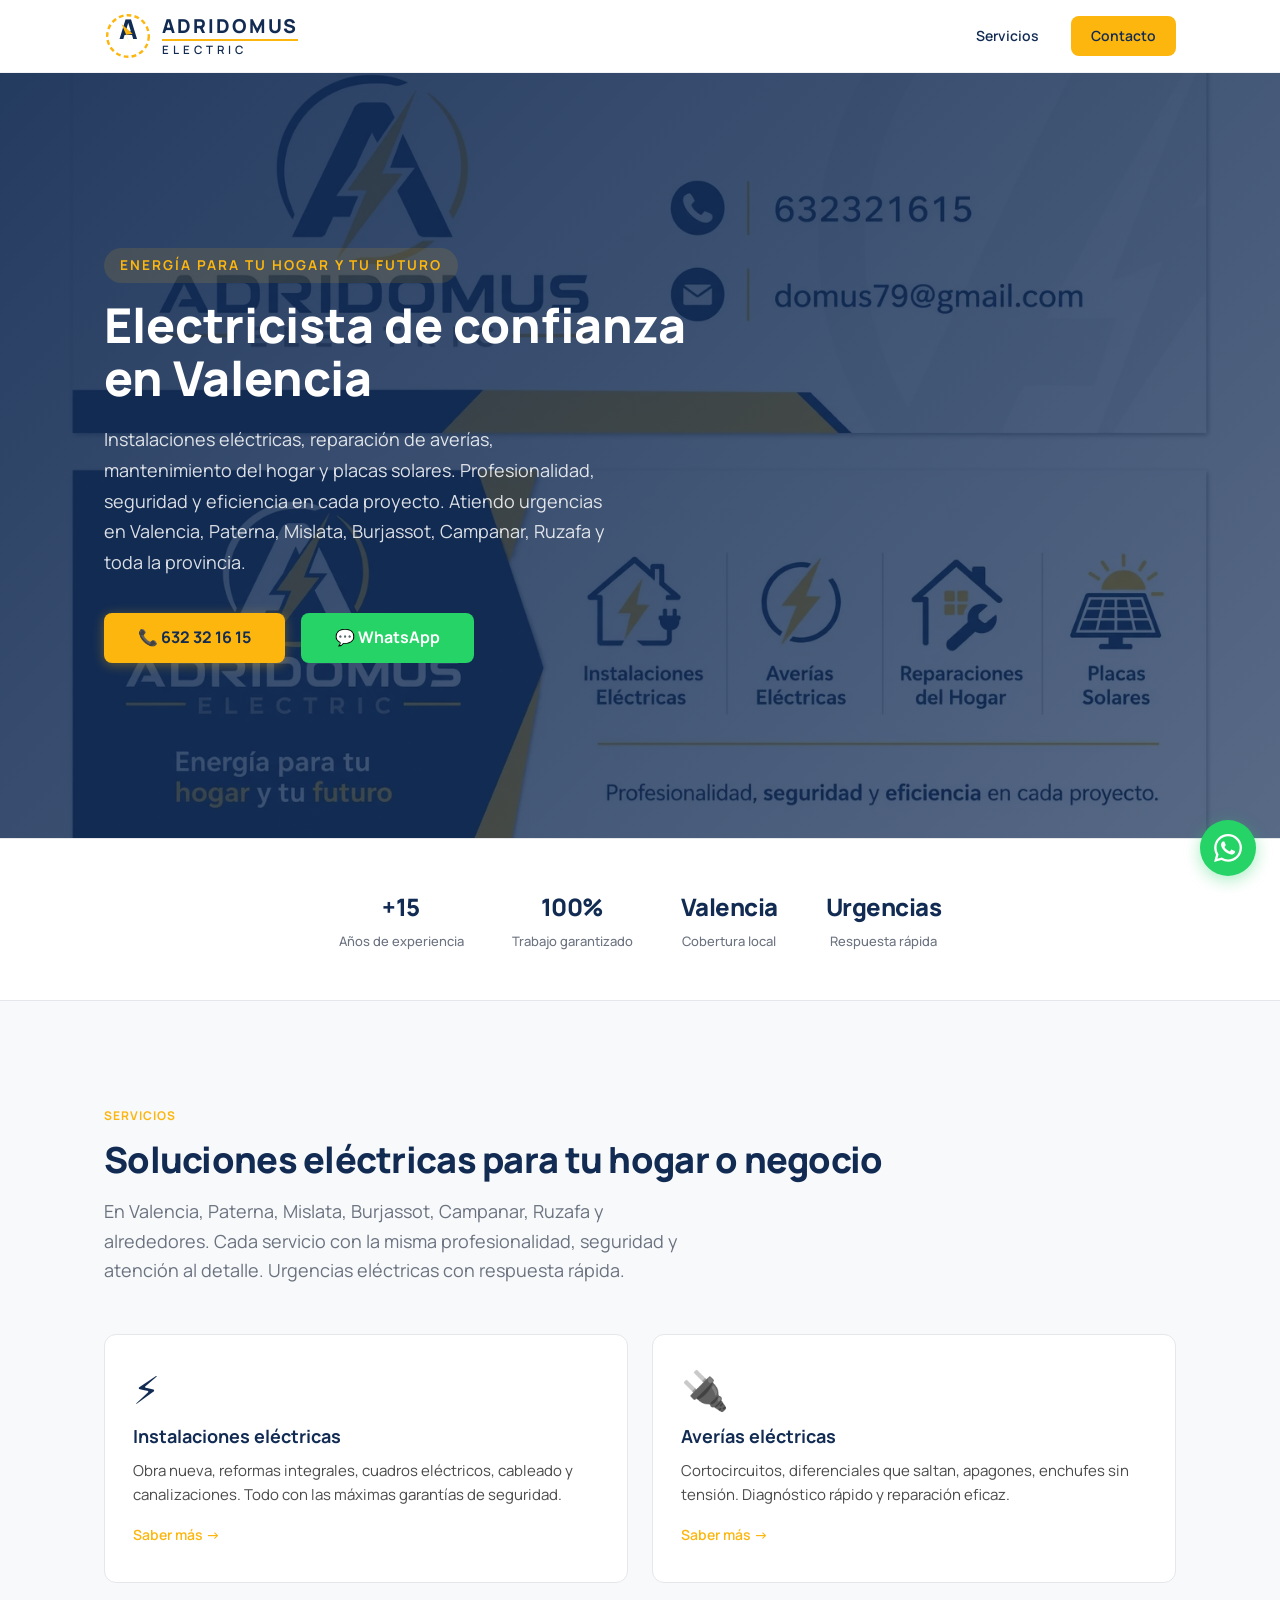
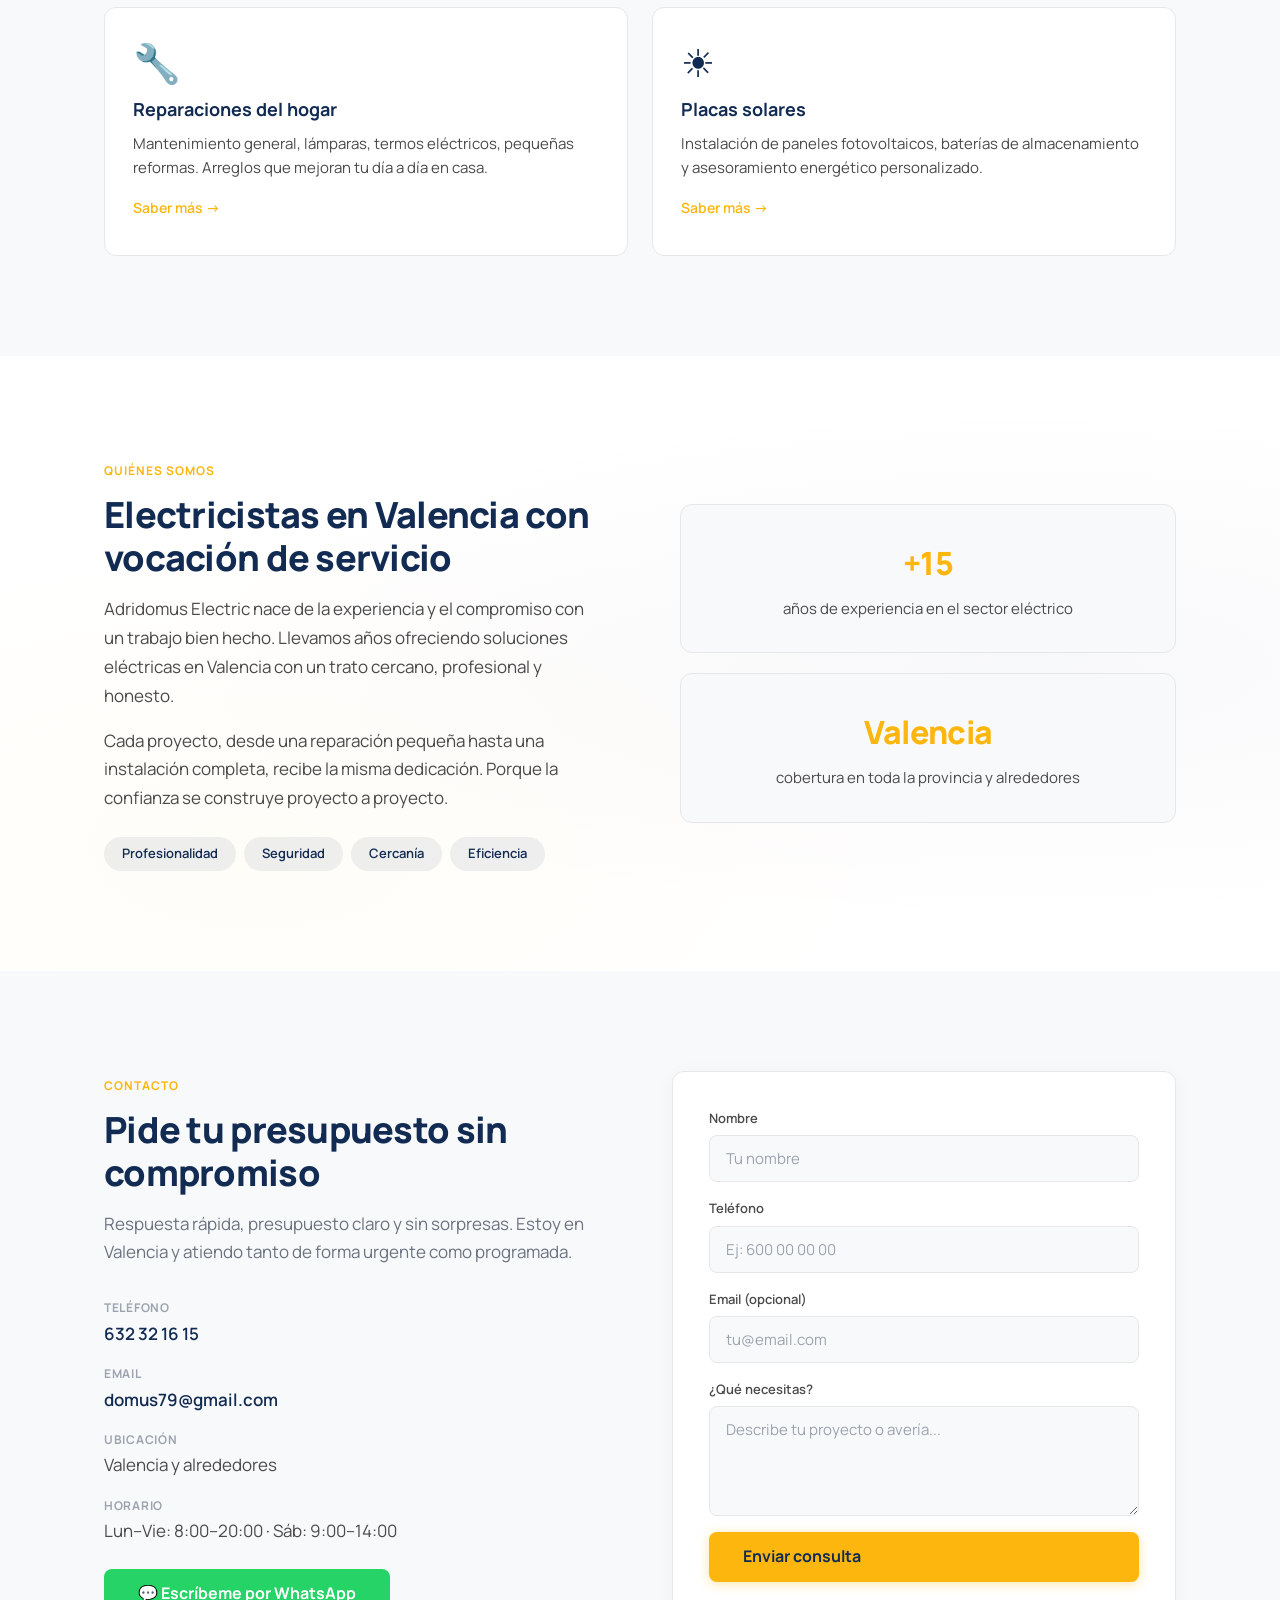
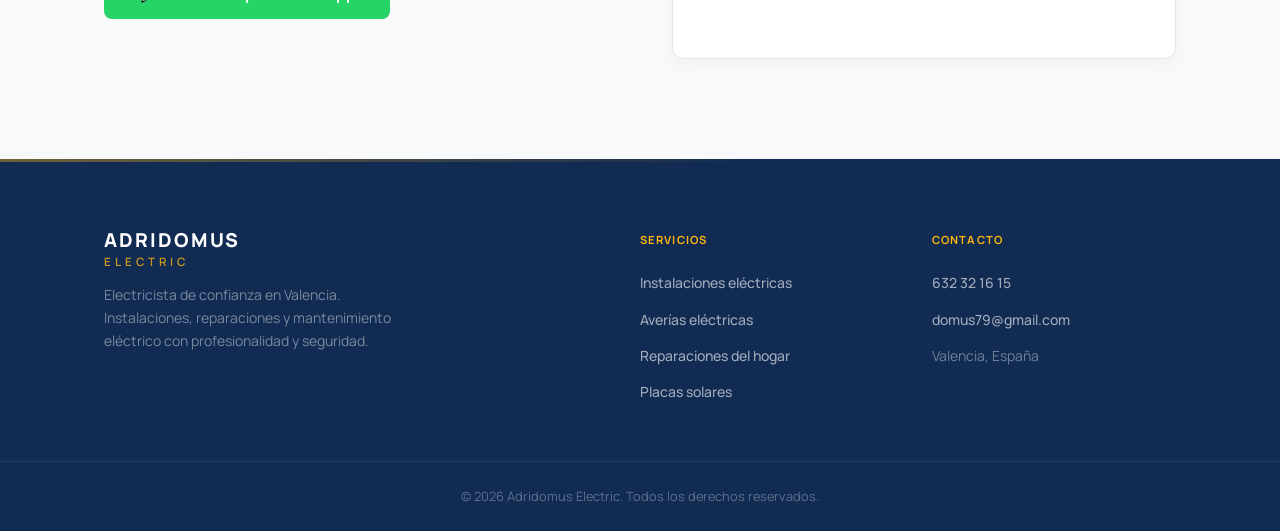
==== index.html @ b21e89ab "Primer commit: landing page Adridomus Electric" ====
<!DOCTYPE html>
<html lang="es">
<head>
  <meta charset="UTF-8">
  <meta name="viewport" content="width=device-width, initial-scale=1.0">
  <title>Adridomus Electric | Electricista en Valencia — Instalaciones y reparaciones eléctricas</title>
  <meta name="description" content="Electricista de confianza en Valencia y alrededores. Instalaciones eléctricas, reparación de averías, mantenimiento del hogar y placas solares. Presupuesto sin compromiso.">
  <meta name="theme-color" content="#122B53">
  <link rel="canonical" href="https://adridomuselectric.com">

  <link rel="icon" href="data:image/svg+xml,<svg xmlns='http://www.w3.org/2000/svg' viewBox='0 0 60 60'><circle cx='30' cy='30' r='26' fill='%23122B53'/><text x='30' y='34' text-anchor='middle' font-size='34' font-weight='900' fill='%23FCB60E' font-family='Manrope'>A</text></svg>">

  <meta property="og:title" content="Adridomus Electric | Electricista de confianza en Valencia">
  <meta property="og:description" content="Instalaciones eléctricas, reparación de averías, mantenimiento del hogar y placas solares en Valencia. Presupuesto sin compromiso.">
  <meta property="og:url" content="https://adridomuselectric.com">
  <meta property="og:type" content="website">
  <meta property="og:locale" content="es_ES">
  <meta property="og:image" content="https://adridomuselectric.com/img/optimized/banner.jpg">
  <meta property="og:image:width" content="1536">
  <meta property="og:image:height" content="1024">

  <meta name="twitter:card" content="summary_large_image">
  <meta name="twitter:title" content="Adridomus Electric | Electricista de confianza en Valencia">
  <meta name="twitter:description" content="Instalaciones eléctricas, reparación de averías, mantenimiento del hogar y placas solares en Valencia.">

  <link rel="preload" as="image" href="img/optimized/banner.webp" type="image/webp" fetchpriority="high">
  <link rel="preconnect" href="https://fonts.googleapis.com">
  <link rel="preconnect" href="https://fonts.gstatic.com" crossorigin>

  <style>
    *{margin:0;padding:0;box-sizing:border-box}html{scroll-behavior:smooth;scroll-padding-top:80px}body{font-family:'Manrope',sans-serif;color:#122B53;line-height:1.65;-webkit-font-smoothing:antialiased}.container{width:100%;max-width:1120px;margin:0 auto;padding:0 24px}.header{position:sticky;top:0;z-index:100;background:rgba(255,255,255,.96);backdrop-filter:blur(8px);border-bottom:1px solid rgba(18,43,83,.06)}.header .container{display:flex;justify-content:space-between;align-items:center;height:72px}.logo{display:flex;align-items:center;gap:10px;text-decoration:none}.logo-svg{flex-shrink:0}.logo-texto{display:flex;flex-direction:column;gap:1px}.logo-adridomus{font-size:1.2rem;font-weight:900;letter-spacing:2px;color:#122B53;line-height:1}.logo-linea{display:block;width:100%;height:2px;background:#FCB60E;margin:2px 0}.logo-electric{font-size:.72rem;font-weight:600;letter-spacing:4px;color:#122B53;line-height:1}.nav{display:flex;gap:32px;align-items:center}.nav a{text-decoration:none;color:#122B53;font-weight:600;font-size:.875rem;transition:color .2s}.nav a:hover{color:#FCB60E}.nav-cta{background:#FCB60E;color:#122B53!important;padding:8px 20px;border-radius:8px;font-size:.8125rem;font-weight:700}.nav-cta:hover{background:#e0a40c}.hero{position:relative;min-height:85vh;display:flex;align-items:center;overflow:hidden}.hero picture{position:absolute;inset:0;z-index:0}.hero picture img{width:100%;height:100%;object-fit:cover;display:block}.hero-overlay{position:absolute;inset:0;z-index:1;background:linear-gradient(135deg,rgba(18,43,83,.92) 0%,rgba(18,43,83,.7) 100%)}.hero .container{position:relative;z-index:2}.hero-content{max-width:640px}.hero-slogan{display:inline-block;font-size:.85rem;font-weight:700;color:#FCB60E;letter-spacing:2px;text-transform:uppercase;margin-bottom:16px;background:rgba(252,182,14,.12);padding:6px 16px;border-radius:20px}.hero h1{font-size:3rem;font-weight:900;color:#fff;line-height:1.1;margin-bottom:20px}.hero p{font-size:1.125rem;color:rgba(255,255,255,.85);max-width:520px;margin-bottom:36px;line-height:1.7}.hero-actions{display:flex;gap:16px;flex-wrap:wrap}.btn{display:inline-flex;align-items:center;padding:15px 34px;border-radius:8px;font-weight:700;font-size:1rem;text-decoration:none;border:none;cursor:pointer;transition:all .25s;font-family:inherit;line-height:1.2}.btn-primary{background:#FCB60E;color:#122B53;box-shadow:0 2px 12px rgba(252,182,14,.35)}.btn-primary:hover{background:#e0a40c;transform:translateY(-2px);box-shadow:0 8px 24px rgba(252,182,14,.45)}.btn-whatsapp{background:#25D366;color:#fff}.btn-whatsapp:hover{background:#1ebe5a;transform:translateY(-2px)}.menu-toggle{display:none;flex-direction:column;gap:5px;background:none;border:none;cursor:pointer;padding:4px;z-index:110}.menu-toggle span{display:block;width:24px;height:2px;background:#122B53;border-radius:2px;transition:all .3s}.menu-toggle.active span:nth-child(1){transform:translateY(7px) rotate(45deg)}.menu-toggle.active span:nth-child(2){opacity:0}.menu-toggle.active span:nth-child(3){transform:translateY(-7px) rotate(-45deg)}
  </style>
  <link rel="preload" as="style" href="style.css">
  <link rel="stylesheet" href="style.css" media="print" onload="this.media='all'">
  <noscript><link rel="stylesheet" href="style.css"></noscript>

  <link href="https://fonts.googleapis.com/css2?family=Manrope:wght@400;500;600;700;800;900&display=swap" rel="stylesheet">

  <script type="application/ld+json">
  {
    "@context": "https://schema.org",
    "@type": "LocalBusiness",
    "name": "Adridomus Electric",
    "description": "Servicios de electricidad en Valencia: instalaciones, reparaciones, mantenimiento del hogar y placas solares. Profesionalidad, seguridad y eficiencia.",
    "url": "https://adridomuselectric.com",
    "telephone": "+34632321615",
    "email": "domus79@gmail.com",
    "image": "https://adridomuselectric.com/img/optimized/banner.jpg",
    "priceRange": "€€",
    "foundingDate": "2026",
    "address": {
      "@type": "PostalAddress",
      "addressLocality": "Valencia",
      "addressRegion": "Comunidad Valenciana",
      "addressCountry": "ES"
    },
    "areaServed": [
      { "@type": "City", "name": "Valencia" },
      { "@type": "State", "name": "Comunidad Valenciana" }
    ],
    "openingHoursSpecification": [
      { "@type": "OpeningHoursSpecification", "dayOfWeek": ["Monday","Tuesday","Wednesday","Thursday","Friday"], "opens": "08:00", "closes": "20:00" },
      { "@type": "OpeningHoursSpecification", "dayOfWeek": "Saturday", "opens": "09:00", "closes": "14:00" }
    ],
    "contactPoint": [
      { "@type": "ContactPoint", "telephone": "+34632321615", "contactType": "customer service", "availableLanguage": ["Español"] }
    ],
    "hasOfferCatalog": {
      "@type": "OfferCatalog",
      "name": "Servicios eléctricos",
      "itemListElement": [
        {
          "@type": "Offer",
          "itemOffered": {
            "@type": "Service",
            "name": "Instalaciones eléctricas",
            "description": "Obra nueva, reformas, cuadros eléctricos, cableado y canalizaciones.",
            "url": "https://adridomuselectric.com/servicios/instalaciones-electricas/"
          }
        },
        {
          "@type": "Offer",
          "itemOffered": {
            "@type": "Service",
            "name": "Reparación de averías eléctricas",
            "description": "Cortocircuitos, diferenciales que saltan, apagones, enchufes sin tensión.",
            "url": "https://adridomuselectric.com/servicios/averias-electricas/"
          }
        },
        {
          "@type": "Offer",
          "itemOffered": {
            "@type": "Service",
            "name": "Mantenimiento y reparaciones del hogar",
            "description": "Mantenimiento general, lámparas, termos eléctricos y pequeñas reformas.",
            "url": "https://adridomuselectric.com/servicios/reparaciones-hogar/"
          }
        },
        {
          "@type": "Offer",
          "itemOffered": {
            "@type": "Service",
            "name": "Instalación de placas solares",
            "description": "Paneles fotovoltaicos, baterías y asesoramiento energético.",
            "url": "https://adridomuselectric.com/servicios/placas-solares/"
          }
        }
      ]
    }
  }
  </script>
</head>
<body>

  <a href="#main-content" class="skip-link">Saltar al contenido principal</a>

  <header class="header" role="banner">
    <div class="container">
      <a href="/" class="logo" aria-label="Adridomus Electric — Ir al inicio">
        <svg class="logo-svg" viewBox="0 0 60 60" width="48" height="48" aria-hidden="true" focusable="false">
          <circle cx="30" cy="30" r="26" fill="none" stroke="#FCB60E" stroke-width="3" stroke-dasharray="6 4"/>
          <text x="30" y="34" text-anchor="middle" font-size="34" font-weight="900" fill="#122B53" font-family="Manrope">A</text>
          <polygon points="24,14 36,28 28,28 32,44" fill="#FCB60E" transform="rotate(-8,30,29)"/>
        </svg>
        <div class="logo-texto">
          <span class="logo-adridomus">ADRIDOMUS</span>
          <span class="logo-linea" aria-hidden="true"></span>
          <span class="logo-electric">ELECTRIC</span>
        </div>
      </a>
      <nav class="nav" id="nav" role="navigation" aria-label="Navegación principal">
        <a href="/#servicios">Servicios</a>
        <a href="/#contacto" class="nav-cta">Contacto</a>
      </nav>
      <button class="menu-toggle" id="menuToggle" aria-label="Abrir menú" aria-expanded="false">
        <span></span><span></span><span></span>
      </button>
    </div>
  </header>

  <main id="main-content">
    <section class="hero" aria-labelledby="hero-title">
      <picture>
        <source type="image/webp" srcset="
          img/optimized/banner@400w.webp 400w,
          img/optimized/banner@800w.webp 800w,
          img/optimized/banner@1.2x.webp 1200w,
          img/optimized/banner.webp 1536w
        " sizes="(max-width: 480px) 400px, (max-width: 768px) 800px, (max-width: 1200px) 1200px, 1536px">
        <source type="image/jpeg" srcset="
          img/optimized/banner@400w.jpg 400w,
          img/optimized/banner@800w.jpg 800w,
          img/optimized/banner@1.2x.jpg 1200w,
          img/optimized/banner.jpg 1536w
        " sizes="(max-width: 480px) 400px, (max-width: 768px) 800px, (max-width: 1200px) 1200px, 1536px">
        <img src="img/optimized/banner.webp" alt="Electricista trabajando en instalación eléctrica residencial en Valencia" width="1536" height="1024" loading="eager" fetchpriority="high">
      </picture>
      <div class="hero-overlay" aria-hidden="true"></div>
      <div class="container">
        <div class="hero-content">
          <span class="hero-slogan">Energía para tu hogar y tu futuro</span>
          <h1 id="hero-title">Electricista de confianza en Valencia</h1>
          <p>Instalaciones eléctricas, reparación de averías, mantenimiento del hogar y placas solares. Profesionalidad, seguridad y eficiencia en cada proyecto. Atiendo urgencias en Valencia, Paterna, Mislata, Burjassot, Campanar, Ruzafa y toda la provincia.</p>
          <div class="hero-actions">
            <a href="tel:+34632321615" class="btn btn-primary" aria-label="Llamar al 632 32 16 15">📞 632 32 16 15</a>
            <a href="https://wa.me/34632321615" target="_blank" rel="noopener noreferrer" class="btn btn-whatsapp" aria-label="Abrir WhatsApp">💬 WhatsApp</a>
          </div>
        </div>
      </div>
    </section>

    <section class="trusted" aria-label="Confianza">
      <div class="container">
        <div class="trusted-grid">
          <div class="trusted-item">
            <span class="trusted-number">+15</span>
            <span class="trusted-text">Años de experiencia</span>
          </div>
          <div class="trusted-item">
            <span class="trusted-number">100%</span>
            <span class="trusted-text">Trabajo garantizado</span>
          </div>
          <div class="trusted-item">
            <span class="trusted-number">Valencia</span>
            <span class="trusted-text">Cobertura local</span>
          </div>
          <div class="trusted-item">
            <span class="trusted-number">Urgencias</span>
            <span class="trusted-text">Respuesta rápida</span>
          </div>
        </div>
      </div>
    </section>

    <section class="services" id="servicios" aria-labelledby="services-title">
      <div class="container">
        <div class="section-header">
          <span class="section-tag">Servicios</span>
          <h2 class="section-title" id="services-title">Soluciones eléctricas para tu hogar o negocio</h2>
          <p class="section-desc">En Valencia, Paterna, Mislata, Burjassot, Campanar, Ruzafa y alrededores. Cada servicio con la misma profesionalidad, seguridad y atención al detalle. Urgencias eléctricas con respuesta rápida.</p>
        </div>
        <div class="services-grid">
          <article class="service-card">
            <div class="service-icon" aria-hidden="true">⚡</div>
            <h3 class="service-title">Instalaciones eléctricas</h3>
            <p class="service-desc">Obra nueva, reformas integrales, cuadros eléctricos, cableado y canalizaciones. Todo con las máximas garantías de seguridad.</p>
            <a href="/servicios/instalaciones-electricas/" class="service-link">Saber más →</a>
          </article>
          <article class="service-card">
            <div class="service-icon" aria-hidden="true">🔌</div>
            <h3 class="service-title">Averías eléctricas</h3>
            <p class="service-desc">Cortocircuitos, diferenciales que saltan, apagones, enchufes sin tensión. Diagnóstico rápido y reparación eficaz.</p>
            <a href="/servicios/averias-electricas/" class="service-link">Saber más →</a>
          </article>
          <article class="service-card">
            <div class="service-icon" aria-hidden="true">🔧</div>
            <h3 class="service-title">Reparaciones del hogar</h3>
            <p class="service-desc">Mantenimiento general, lámparas, termos eléctricos, pequeñas reformas. Arreglos que mejoran tu día a día en casa.</p>
            <a href="/servicios/reparaciones-hogar/" class="service-link">Saber más →</a>
          </article>
          <article class="service-card">
            <div class="service-icon" aria-hidden="true">☀️</div>
            <h3 class="service-title">Placas solares</h3>
            <p class="service-desc">Instalación de paneles fotovoltaicos, baterías de almacenamiento y asesoramiento energético personalizado.</p>
            <a href="/servicios/placas-solares/" class="service-link">Saber más →</a>
          </article>
        </div>
      </div>
    </section>

    <section class="about" id="sobre-nosotros" aria-labelledby="about-title">
      <div class="container about-inner">
        <div class="about-content">
          <span class="section-tag">Quiénes somos</span>
          <h2 class="section-title" id="about-title">Electricistas en Valencia con vocación de servicio</h2>
          <p class="about-text">Adridomus Electric nace de la experiencia y el compromiso con un trabajo bien hecho. Llevamos años ofreciendo soluciones eléctricas en Valencia con un trato cercano, profesional y honesto.</p>
          <p class="about-text">Cada proyecto, desde una reparación pequeña hasta una instalación completa, recibe la misma dedicación. Porque la confianza se construye proyecto a proyecto.</p>
          <div class="about-values">
            <span class="value-tag">Profesionalidad</span>
            <span class="value-tag">Seguridad</span>
            <span class="value-tag">Cercanía</span>
            <span class="value-tag">Eficiencia</span>
          </div>
        </div>
        <div class="about-highlight">
          <div class="about-highlight-card">
            <div class="about-highlight-number">+15</div>
            <p class="about-highlight-text">años de experiencia en el sector eléctrico</p>
          </div>
          <div class="about-highlight-card">
            <div class="about-highlight-number">Valencia</div>
            <p class="about-highlight-text">cobertura en toda la provincia y alrededores</p>
          </div>
        </div>
      </div>
    </section>

    <section class="contact" id="contacto" aria-labelledby="contact-title">
      <div class="container contact-inner">
        <div class="contact-info">
          <span class="section-tag">Contacto</span>
          <h2 class="section-title" id="contact-title">Pide tu presupuesto sin compromiso</h2>
          <p class="contact-desc">Respuesta rápida, presupuesto claro y sin sorpresas. Estoy en Valencia y atiendo tanto de forma urgente como programada.</p>
          <div class="contact-details">
            <div class="contact-detail-item">
              <strong>Teléfono</strong>
              <a href="tel:+34632321615">632 32 16 15</a>
            </div>
            <div class="contact-detail-item">
              <strong>Email</strong>
              <a href="mailto:domus79@gmail.com">domus79@gmail.com</a>
            </div>
            <div class="contact-detail-item">
              <strong>Ubicación</strong>
              <span>Valencia y alrededores</span>
            </div>
            <div class="contact-detail-item">
              <strong>Horario</strong>
              <span>Lun–Vie: 8:00–20:00 · Sáb: 9:00–14:00</span>
            </div>
          </div>
          <a href="https://wa.me/34632321615" target="_blank" rel="noopener noreferrer" class="btn btn-whatsapp">💬 Escríbeme por WhatsApp</a>
        </div>
        <form class="contact-form" id="contact-form" novalidate aria-label="Formulario de contacto">
          <div class="form-group">
            <label for="nombre">Nombre</label>
            <input type="text" id="nombre" name="nombre" placeholder="Tu nombre" required autocomplete="name">
          </div>
          <div class="form-group">
            <label for="telefono">Teléfono</label>
            <input type="tel" id="telefono" name="telefono" placeholder="Ej: 600 00 00 00" required autocomplete="tel">
          </div>
          <div class="form-group">
            <label for="email">Email (opcional)</label>
            <input type="email" id="email" name="email" placeholder="tu@email.com" autocomplete="email">
          </div>
          <div class="form-group">
            <label for="mensaje">¿Qué necesitas?</label>
            <textarea id="mensaje" name="mensaje" rows="4" placeholder="Describe tu proyecto o avería..."></textarea>
          </div>
          <button type="submit" class="btn btn-primary">Enviar consulta</button>
          <p class="form-feedback" id="formFeedback" aria-live="polite"></p>
        </form>
      </div>
    </section>
  </main>

  <footer class="footer" role="contentinfo">
    <div class="container">
      <div class="footer-grid">
        <div class="footer-brand">
          <div class="footer-logo">
            <span class="footer-logo-main">ADRIDOMUS</span>
            <span class="footer-logo-sub">ELECTRIC</span>
          </div>
          <p class="footer-desc">Electricista de confianza en Valencia. Instalaciones, reparaciones y mantenimiento eléctrico con profesionalidad y seguridad.</p>
        </div>
        <div class="footer-links">
          <h4 class="footer-heading">Servicios</h4>
          <ul>
            <li><a href="/servicios/instalaciones-electricas/">Instalaciones eléctricas</a></li>
            <li><a href="/servicios/averias-electricas/">Averías eléctricas</a></li>
            <li><a href="/servicios/reparaciones-hogar/">Reparaciones del hogar</a></li>
            <li><a href="/servicios/placas-solares/">Placas solares</a></li>
          </ul>
        </div>
        <div class="footer-contact-info">
          <h4 class="footer-heading">Contacto</h4>
          <ul>
            <li><a href="tel:+34632321615">632 32 16 15</a></li>
            <li><a href="mailto:domus79@gmail.com">domus79@gmail.com</a></li>
            <li><span>Valencia, España</span></li>
          </ul>
        </div>
      </div>
    </div>
    <div class="footer-bottom">
      <div class="container">
        <p>&copy; 2026 Adridomus Electric. Todos los derechos reservados.</p>
      </div>
    </div>
  </footer>

  <a href="https://wa.me/34632321615" target="_blank" rel="noopener" class="whatsapp-float" aria-label="Abrir WhatsApp">
    <svg viewBox="0 0 24 24" fill="currentColor"><path d="M17.472 14.382c-.297-.149-1.758-.867-2.03-.967-.273-.099-.471-.148-.67.15-.197.297-.767.966-.94 1.164-.173.199-.347.223-.644.075-.297-.15-1.255-.463-2.39-1.475-.883-.788-1.48-1.761-1.653-2.059-.173-.297-.018-.458.13-.606.134-.133.298-.347.446-.52.149-.174.198-.298.298-.497.099-.198.05-.371-.025-.52-.075-.149-.669-1.612-.916-2.207-.242-.579-.487-.5-.669-.51-.173-.008-.371-.01-.57-.01-.198 0-.52.074-.792.372-.272.297-1.04 1.016-1.04 2.479 0 1.462 1.065 2.875 1.213 3.074.149.198 2.096 3.2 5.077 4.487.709.306 1.262.489 1.694.625.712.227 1.36.195 1.871.118.571-.085 1.758-.719 2.006-1.413.248-.694.248-1.289.173-1.413-.074-.124-.272-.198-.57-.347m-5.421 7.403h-.004a9.87 9.87 0 01-5.031-1.378l-.361-.214-3.741.982.998-3.648-.235-.374a9.86 9.86 0 01-1.51-5.26c.001-5.45 4.436-9.884 9.888-9.884 2.64 0 5.122 1.03 6.988 2.898a9.825 9.825 0 012.893 6.994c-.003 5.45-4.437 9.884-9.885 9.884m8.413-18.297A11.815 11.815 0 0012.05 0C5.495 0 .16 5.335.157 11.892c0 2.096.547 4.142 1.588 5.945L.057 24l6.305-1.654a11.882 11.882 0 005.683 1.448h.005c6.554 0 11.89-5.335 11.893-11.893a11.821 11.821 0 00-3.48-8.413z"/></svg>
  </a>

  <script>
    if ('serviceWorker' in navigator) {
      navigator.serviceWorker.register('sw.js');
    }
  </script>
  <script src="script.js" defer></script>
</body>
</html>
---- style.css ----
*,
*::before,
*::after {
  margin: 0;
  padding: 0;
  box-sizing: border-box;
}

:root {
  --color-primary: #122B53;
  --color-primary-light: #1A3D72;
  --color-accent: #FCB60E;
  --color-accent-hover: #E0A40C;
  --color-white: #FFFFFF;
  --color-gray-50: #F8F9FA;
  --color-gray-100: #F3F4F6;
  --color-gray-200: #E5E7EB;
  --color-gray-400: #9CA3AF;
  --color-gray-500: #6B7280;
  --color-gray-700: #4A4A4A;
  --color-gray-900: #122B53;
  --color-whatsapp: #25D366;
  --font-family: 'Manrope', system-ui, -apple-system, sans-serif;
  --max-width: 1120px;
  --header-height: 72px;
  --radius-sm: 8px;
  --radius-md: 12px;
}

html {
  scroll-behavior: smooth;
  scroll-padding-top: calc(var(--header-height) + 16px);
}

@media (prefers-reduced-motion: reduce) {
  html { scroll-behavior: auto; }
  *, *::before, *::after {
    animation-duration: 0.01ms !important;
    animation-iteration-count: 1 !important;
    transition-duration: 0.01ms !important;
  }
}

body {
  font-family: var(--font-family);
  color: var(--color-primary);
  background: var(--color-white);
  line-height: 1.65;
  -webkit-font-smoothing: antialiased;
  -moz-osx-font-smoothing: grayscale;
}

.container {
  width: 100%;
  max-width: var(--max-width);
  margin: 0 auto;
  padding: 0 24px;
}

a {
  color: inherit;
  text-decoration: none;
  transition: color 0.2s ease;
}

img {
  max-width: 100%;
  display: block;
}

.skip-link {
  position: absolute;
  top: -100%;
  left: 16px;
  background: var(--color-accent);
  color: var(--color-primary);
  padding: 8px 16px;
  border-radius: var(--radius-sm);
  font-weight: 700;
  z-index: 200;
  transition: top 0.2s;
}

.skip-link:focus {
  top: 16px;
}

.btn {
  display: inline-flex;
  align-items: center;
  padding: 15px 34px;
  border-radius: var(--radius-sm);
  font-weight: 700;
  font-size: 1rem;
  text-decoration: none;
  border: none;
  cursor: pointer;
  transition: all 0.25s ease;
  font-family: inherit;
  line-height: 1.2;
  white-space: nowrap;
}

.btn-primary {
  background: var(--color-accent);
  color: var(--color-primary);
  box-shadow: 0 2px 12px rgba(252, 182, 14, 0.35);
}

.btn-primary:hover {
  background: var(--color-accent-hover);
  transform: translateY(-2px);
  box-shadow: 0 8px 24px rgba(252, 182, 14, 0.45);
}

.btn-whatsapp {
  background: var(--color-whatsapp);
  color: var(--color-white);
}

.btn-whatsapp:hover {
  background: #1ebe5a;
  transform: translateY(-2px);
}

.section-tag {
  display: inline-block;
  font-size: 0.75rem;
  font-weight: 700;
  text-transform: uppercase;
  letter-spacing: 0.08em;
  color: var(--color-accent);
  margin-bottom: 12px;
}

.section-header {
  margin-bottom: 48px;
}

.section-title {
  font-size: 2.25rem;
  font-weight: 800;
  color: var(--color-primary);
  margin-bottom: 16px;
  line-height: 1.2;
  letter-spacing: -0.02em;
}

.section-desc {
  font-size: 1.125rem;
  color: var(--color-gray-500);
  max-width: 600px;
  line-height: 1.65;
}

/* Menu toggle (mobile) */
.menu-toggle {
  display: none;
  flex-direction: column;
  gap: 5px;
  background: none;
  border: none;
  cursor: pointer;
  padding: 4px;
  z-index: 110;
}

.menu-toggle span {
  display: block;
  width: 24px;
  height: 2px;
  background: var(--color-primary);
  border-radius: 2px;
  transition: all 0.3s ease;
}

.menu-toggle.active span:nth-child(1) {
  transform: translateY(7px) rotate(45deg);
}

.menu-toggle.active span:nth-child(2) {
  opacity: 0;
}

.menu-toggle.active span:nth-child(3) {
  transform: translateY(-7px) rotate(-45deg);
}

/* Trusted bar */
.trusted {
  padding: 48px 0;
  border-top: 1px solid var(--color-gray-200);
  border-bottom: 1px solid var(--color-gray-200);
}

.trusted-grid {
  display: flex;
  justify-content: center;
  gap: 48px;
  flex-wrap: wrap;
}

.trusted-item {
  display: flex;
  flex-direction: column;
  align-items: center;
  gap: 4px;
}

.trusted-number {
  font-size: 1.5rem;
  font-weight: 800;
  color: var(--color-primary);
  letter-spacing: -0.02em;
}

.trusted-text {
  font-size: 0.8125rem;
  color: var(--color-gray-500);
  font-weight: 500;
}

/* Services */
.services {
  padding: 100px 0;
  background: var(--color-gray-50);
}

.services-grid {
  display: grid;
  grid-template-columns: repeat(2, 1fr);
  gap: 24px;
}

.service-card {
  background: var(--color-white);
  border: 1px solid var(--color-gray-200);
  border-radius: var(--radius-md);
  padding: 36px 28px;
  transition: all 0.3s ease;
  position: relative;
  display: flex;
  flex-direction: column;
}

.service-card::before {
  content: '';
  position: absolute;
  top: 0;
  left: 20px;
  right: 20px;
  height: 3px;
  background: var(--color-accent);
  border-radius: 2px;
  opacity: 0;
  transition: opacity 0.3s ease;
}

.service-card:hover {
  border-color: var(--color-accent);
  box-shadow: 0 12px 32px rgba(18, 43, 83, 0.06);
  transform: translateY(-3px);
}

.service-card:hover::before {
  opacity: 1;
}

.service-icon {
  font-size: 2.4rem;
  display: block;
  margin-bottom: 16px;
  line-height: 1;
}

.service-title {
  font-size: 1.125rem;
  font-weight: 700;
  color: var(--color-primary);
  margin-bottom: 10px;
  line-height: 1.3;
}

.service-desc {
  font-size: 0.9375rem;
  color: var(--color-gray-700);
  line-height: 1.6;
  margin-bottom: 16px;
  flex: 1;
}

.service-link {
  font-size: 0.875rem;
  font-weight: 600;
  color: var(--color-accent);
  display: inline-flex;
  align-items: center;
  gap: 4px;
  transition: gap 0.2s;
}

.service-link:hover {
  gap: 8px;
}

/* About */
.about {
  padding: 100px 0;
  background: var(--color-white);
  position: relative;
  overflow: hidden;
}

.about::before {
  content: '';
  position: absolute;
  inset: 0;
  background:
    radial-gradient(ellipse at 80% 50%, rgba(18, 43, 83, 0.03) 0%, transparent 60%),
    radial-gradient(ellipse at 20% 80%, rgba(252, 182, 14, 0.03) 0%, transparent 50%);
  pointer-events: none;
}

.about-inner {
  display: grid;
  grid-template-columns: 1fr 1fr;
  gap: 80px;
  align-items: center;
  position: relative;
  z-index: 1;
}

.about-text {
  font-size: 1.0625rem;
  color: var(--color-gray-700);
  margin-bottom: 16px;
  line-height: 1.7;
}

.about-values {
  display: flex;
  flex-wrap: wrap;
  gap: 8px;
  margin-top: 24px;
}

.value-tag {
  font-size: 0.8125rem;
  font-weight: 600;
  color: var(--color-primary);
  background: rgba(18, 43, 83, 0.07);
  padding: 6px 18px;
  border-radius: 20px;
  transition: background 0.2s;
}

.value-tag:hover {
  background: rgba(18, 43, 83, 0.12);
}

.about-highlight {
  display: flex;
  flex-direction: column;
  gap: 20px;
}

.about-highlight-card {
  background: var(--color-gray-50);
  border: 1px solid var(--color-gray-200);
  border-radius: var(--radius-md);
  padding: 32px 28px;
  text-align: center;
  transition: transform 0.3s ease, box-shadow 0.3s ease;
}

.about-highlight-card:hover {
  transform: translateY(-2px);
  box-shadow: 0 8px 24px rgba(18, 43, 83, 0.04);
}

.about-highlight-number {
  font-size: 2rem;
  font-weight: 900;
  color: var(--color-accent);
  letter-spacing: -0.02em;
  margin-bottom: 8px;
}

.about-highlight-text {
  font-size: 0.9375rem;
  color: var(--color-gray-700);
  line-height: 1.5;
}

/* Contact */
.contact {
  padding: 100px 0;
  background: var(--color-gray-50);
}

.contact-inner {
  display: grid;
  grid-template-columns: 1fr 1fr;
  gap: 64px;
  align-items: start;
}

.contact-desc {
  font-size: 1.0625rem;
  color: var(--color-gray-500);
  margin-bottom: 32px;
  line-height: 1.65;
}

.contact-details {
  display: flex;
  flex-direction: column;
  gap: 16px;
  margin-bottom: 24px;
}

.contact-detail-item {
  display: flex;
  flex-direction: column;
  gap: 2px;
}

.contact-detail-item strong {
  font-size: 0.75rem;
  font-weight: 700;
  text-transform: uppercase;
  letter-spacing: 0.06em;
  color: var(--color-gray-400);
}

.contact-detail-item a {
  font-size: 1.0625rem;
  font-weight: 600;
  color: var(--color-primary);
}

.contact-detail-item a:hover {
  color: var(--color-accent);
}

.contact-detail-item span {
  font-size: 1.0625rem;
  color: var(--color-gray-700);
}

.contact-form {
  display: flex;
  flex-direction: column;
  gap: 16px;
  background: var(--color-white);
  padding: 36px;
  border-radius: var(--radius-md);
  border: 1px solid var(--color-gray-200);
  box-shadow: 0 4px 20px rgba(18, 43, 83, 0.04);
}

.form-group {
  display: flex;
  flex-direction: column;
  gap: 6px;
}

.form-group label {
  font-size: 0.8125rem;
  font-weight: 600;
  color: var(--color-gray-700);
}

.form-group input,
.form-group textarea {
  padding: 12px 16px;
  border: 1px solid var(--color-gray-200);
  border-radius: var(--radius-sm);
  font-family: inherit;
  font-size: 0.9375rem;
  color: var(--color-primary);
  background: var(--color-gray-50);
  transition: border-color 0.2s, box-shadow 0.2s, background 0.2s;
}

.form-group input:focus,
.form-group textarea:focus {
  outline: none;
  border-color: var(--color-accent);
  box-shadow: 0 0 0 3px rgba(252, 182, 14, 0.15);
  background: var(--color-white);
}

.form-group input::placeholder,
.form-group textarea::placeholder {
  color: var(--color-gray-400);
}

.form-feedback {
  font-size: 0.875rem;
  text-align: center;
  min-height: 24px;
  transition: opacity 0.3s;
}

.form-feedback.success {
  color: #16a34a;
}

.form-feedback.error {
  color: #dc2626;
}

/* Footer */
.footer {
  background: var(--color-primary);
  color: rgba(255, 255, 255, 0.8);
  position: relative;
}

.footer::before {
  content: '';
  position: absolute;
  top: 0;
  left: 0;
  right: 0;
  height: 3px;
  background: linear-gradient(90deg, var(--color-accent), transparent 60%);
  opacity: 0.4;
  z-index: 2;
}

.footer-grid {
  display: grid;
  grid-template-columns: 2fr 1fr 1fr;
  gap: 48px;
  padding: 72px 0 56px;
  position: relative;
  z-index: 1;
}

.footer-logo {
  display: flex;
  flex-direction: column;
  gap: 2px;
}

.footer-logo-main {
  font-size: 1.2rem;
  font-weight: 900;
  letter-spacing: 2px;
  color: var(--color-white);
  line-height: 1;
}

.footer-logo-sub {
  font-size: 0.72rem;
  font-weight: 600;
  letter-spacing: 4px;
  color: var(--color-accent);
  opacity: 0.8;
}

.footer-desc {
  font-size: 0.875rem;
  line-height: 1.65;
  opacity: 0.55;
  margin-top: 12px;
  max-width: 320px;
}

.footer-heading {
  font-size: 0.7rem;
  font-weight: 700;
  text-transform: uppercase;
  letter-spacing: 0.1em;
  color: var(--color-accent);
  margin-bottom: 20px;
}

.footer-links ul,
.footer-contact-info ul {
  list-style: none;
  display: flex;
  flex-direction: column;
  gap: 10px;
}

.footer-links a,
.footer-contact-info a {
  font-size: 0.875rem;
  font-weight: 500;
  color: rgba(255, 255, 255, 0.6);
  transition: color 0.2s;
}

.footer-links a:hover,
.footer-contact-info a:hover {
  color: var(--color-accent);
}

.footer-contact-info span {
  font-size: 0.875rem;
  opacity: 0.5;
}

.footer-bottom {
  border-top: 1px solid rgba(255, 255, 255, 0.07);
  padding: 24px 0;
  position: relative;
  z-index: 1;
}

.footer-bottom .container {
  text-align: center;
  font-size: 0.8rem;
  opacity: 0.4;
}

/* WhatsApp Float */
.whatsapp-float {
  position: fixed;
  bottom: 24px;
  right: 24px;
  width: 56px;
  height: 56px;
  background: var(--color-whatsapp);
  color: var(--color-white);
  border-radius: 50%;
  display: flex;
  align-items: center;
  justify-content: center;
  z-index: 99;
  box-shadow: 0 4px 16px rgba(37, 211, 102, 0.4);
  transition: all 0.25s ease;
}

.whatsapp-float:hover {
  transform: scale(1.1);
  box-shadow: 0 6px 24px rgba(37, 211, 102, 0.55);
  color: var(--color-white);
}

.whatsapp-float svg {
  width: 28px;
  height: 28px;
}

/* Responsive */
@media (max-width: 1024px) {
  .about-inner {
    gap: 48px;
  }

  .footer-grid {
    grid-template-columns: 1fr 1fr;
    gap: 40px;
  }
}

@media (max-width: 768px) {
  .header .container {
    height: 64px;
  }

  .logo-adridomus {
    font-size: 1rem;
  }
  .logo-electric {
    font-size: 0.6rem;
    letter-spacing: 2px;
  }

  .hero { min-height: 70vh; }
  .hero h1 { font-size: 2.2rem; }
  .hero p { font-size: 1rem; }
  .hero-slogan { font-size: 0.75rem; }

  .section-title {
    font-size: 1.75rem;
  }

  .trusted-grid {
    gap: 24px;
  }

  .services {
    padding: 60px 0;
  }

  .services-grid {
    grid-template-columns: 1fr;
  }

  .about {
    padding: 60px 0;
  }

  .about-inner {
    grid-template-columns: 1fr;
    gap: 48px;
  }

  .contact {
    padding: 60px 0;
  }

  .contact-inner {
    grid-template-columns: 1fr;
    gap: 40px;
  }

  .contact-form {
    padding: 24px;
  }

  .nav {
    position: fixed;
    top: var(--header-height);
    left: 0;
    right: 0;
    background: rgba(255, 255, 255, 0.98);
    backdrop-filter: blur(10px);
    border-bottom: 1px solid var(--color-gray-200);
    padding: 20px 24px;
    transform: translateY(-100%);
    opacity: 0;
    pointer-events: none;
    transition: all 0.35s ease;
    flex-direction: column;
    gap: 20px;
  }

  .nav.open {
    transform: translateY(0);
    opacity: 1;
    pointer-events: auto;
  }

  .nav a {
    font-size: 1rem;
  }

  .nav-cta {
    text-align: center;
    padding: 12px 20px;
  }

  .menu-toggle {
    display: flex;
  }

  .footer-grid {
    grid-template-columns: 1fr;
    gap: 32px;
    padding: 48px 0 32px;
  }

  .footer-desc {
    max-width: 100%;
  }
}

@media (max-width: 480px) {
  .hero h1 { font-size: 1.8rem; }
  .hero p { font-size: 0.95rem; }
  .btn { padding: 12px 24px; font-size: 0.9rem; }

  .whatsapp-float {
    bottom: 16px;
    right: 16px;
    width: 48px;
    height: 48px;
  }

  .whatsapp-float svg {
    width: 24px;
    height: 24px;
  }

  .container {
    padding: 0 16px;
  }
}
---- style.css ----
*,
*::before,
*::after {
  margin: 0;
  padding: 0;
  box-sizing: border-box;
}

:root {
  --color-primary: #122B53;
  --color-primary-light: #1A3D72;
  --color-accent: #FCB60E;
  --color-accent-hover: #E0A40C;
  --color-white: #FFFFFF;
  --color-gray-50: #F8F9FA;
  --color-gray-100: #F3F4F6;
  --color-gray-200: #E5E7EB;
  --color-gray-400: #9CA3AF;
  --color-gray-500: #6B7280;
  --color-gray-700: #4A4A4A;
  --color-gray-900: #122B53;
  --color-whatsapp: #25D366;
  --font-family: 'Manrope', system-ui, -apple-system, sans-serif;
  --max-width: 1120px;
  --header-height: 72px;
  --radius-sm: 8px;
  --radius-md: 12px;
}

html {
  scroll-behavior: smooth;
  scroll-padding-top: calc(var(--header-height) + 16px);
}

@media (prefers-reduced-motion: reduce) {
  html { scroll-behavior: auto; }
  *, *::before, *::after {
    animation-duration: 0.01ms !important;
    animation-iteration-count: 1 !important;
    transition-duration: 0.01ms !important;
  }
}

body {
  font-family: var(--font-family);
  color: var(--color-primary);
  background: var(--color-white);
  line-height: 1.65;
  -webkit-font-smoothing: antialiased;
  -moz-osx-font-smoothing: grayscale;
}

.container {
  width: 100%;
  max-width: var(--max-width);
  margin: 0 auto;
  padding: 0 24px;
}

a {
  color: inherit;
  text-decoration: none;
  transition: color 0.2s ease;
}

img {
  max-width: 100%;
  display: block;
}

.skip-link {
  position: absolute;
  top: -100%;
  left: 16px;
  background: var(--color-accent);
  color: var(--color-primary);
  padding: 8px 16px;
  border-radius: var(--radius-sm);
  font-weight: 700;
  z-index: 200;
  transition: top 0.2s;
}

.skip-link:focus {
  top: 16px;
}

.btn {
  display: inline-flex;
  align-items: center;
  padding: 15px 34px;
  border-radius: var(--radius-sm);
  font-weight: 700;
  font-size: 1rem;
  text-decoration: none;
  border: none;
  cursor: pointer;
  transition: all 0.25s ease;
  font-family: inherit;
  line-height: 1.2;
  white-space: nowrap;
}

.btn-primary {
  background: var(--color-accent);
  color: var(--color-primary);
  box-shadow: 0 2px 12px rgba(252, 182, 14, 0.35);
}

.btn-primary:hover {
  background: var(--color-accent-hover);
  transform: translateY(-2px);
  box-shadow: 0 8px 24px rgba(252, 182, 14, 0.45);
}

.btn-whatsapp {
  background: var(--color-whatsapp);
  color: var(--color-white);
}

.btn-whatsapp:hover {
  background: #1ebe5a;
  transform: translateY(-2px);
}

.section-tag {
  display: inline-block;
  font-size: 0.75rem;
  font-weight: 700;
  text-transform: uppercase;
  letter-spacing: 0.08em;
  color: var(--color-accent);
  margin-bottom: 12px;
}

.section-header {
  margin-bottom: 48px;
}

.section-title {
  font-size: 2.25rem;
  font-weight: 800;
  color: var(--color-primary);
  margin-bottom: 16px;
  line-height: 1.2;
  letter-spacing: -0.02em;
}

.section-desc {
  font-size: 1.125rem;
  color: var(--color-gray-500);
  max-width: 600px;
  line-height: 1.65;
}

/* Menu toggle (mobile) */
.menu-toggle {
  display: none;
  flex-direction: column;
  gap: 5px;
  background: none;
  border: none;
  cursor: pointer;
  padding: 4px;
  z-index: 110;
}

.menu-toggle span {
  display: block;
  width: 24px;
  height: 2px;
  background: var(--color-primary);
  border-radius: 2px;
  transition: all 0.3s ease;
}

.menu-toggle.active span:nth-child(1) {
  transform: translateY(7px) rotate(45deg);
}

.menu-toggle.active span:nth-child(2) {
  opacity: 0;
}

.menu-toggle.active span:nth-child(3) {
  transform: translateY(-7px) rotate(-45deg);
}

/* Trusted bar */
.trusted {
  padding: 48px 0;
  border-top: 1px solid var(--color-gray-200);
  border-bottom: 1px solid var(--color-gray-200);
}

.trusted-grid {
  display: flex;
  justify-content: center;
  gap: 48px;
  flex-wrap: wrap;
}

.trusted-item {
  display: flex;
  flex-direction: column;
  align-items: center;
  gap: 4px;
}

.trusted-number {
  font-size: 1.5rem;
  font-weight: 800;
  color: var(--color-primary);
  letter-spacing: -0.02em;
}

.trusted-text {
  font-size: 0.8125rem;
  color: var(--color-gray-500);
  font-weight: 500;
}

/* Services */
.services {
  padding: 100px 0;
  background: var(--color-gray-50);
}

.services-grid {
  display: grid;
  grid-template-columns: repeat(2, 1fr);
  gap: 24px;
}

.service-card {
  background: var(--color-white);
  border: 1px solid var(--color-gray-200);
  border-radius: var(--radius-md);
  padding: 36px 28px;
  transition: all 0.3s ease;
  position: relative;
  display: flex;
  flex-direction: column;
}

.service-card::before {
  content: '';
  position: absolute;
  top: 0;
  left: 20px;
  right: 20px;
  height: 3px;
  background: var(--color-accent);
  border-radius: 2px;
  opacity: 0;
  transition: opacity 0.3s ease;
}

.service-card:hover {
  border-color: var(--color-accent);
  box-shadow: 0 12px 32px rgba(18, 43, 83, 0.06);
  transform: translateY(-3px);
}

.service-card:hover::before {
  opacity: 1;
}

.service-icon {
  font-size: 2.4rem;
  display: block;
  margin-bottom: 16px;
  line-height: 1;
}

.service-title {
  font-size: 1.125rem;
  font-weight: 700;
  color: var(--color-primary);
  margin-bottom: 10px;
  line-height: 1.3;
}

.service-desc {
  font-size: 0.9375rem;
  color: var(--color-gray-700);
  line-height: 1.6;
  margin-bottom: 16px;
  flex: 1;
}

.service-link {
  font-size: 0.875rem;
  font-weight: 600;
  color: var(--color-accent);
  display: inline-flex;
  align-items: center;
  gap: 4px;
  transition: gap 0.2s;
}

.service-link:hover {
  gap: 8px;
}

/* About */
.about {
  padding: 100px 0;
  background: var(--color-white);
  position: relative;
  overflow: hidden;
}

.about::before {
  content: '';
  position: absolute;
  inset: 0;
  background:
    radial-gradient(ellipse at 80% 50%, rgba(18, 43, 83, 0.03) 0%, transparent 60%),
    radial-gradient(ellipse at 20% 80%, rgba(252, 182, 14, 0.03) 0%, transparent 50%);
  pointer-events: none;
}

.about-inner {
  display: grid;
  grid-template-columns: 1fr 1fr;
  gap: 80px;
  align-items: center;
  position: relative;
  z-index: 1;
}

.about-text {
  font-size: 1.0625rem;
  color: var(--color-gray-700);
  margin-bottom: 16px;
  line-height: 1.7;
}

.about-values {
  display: flex;
  flex-wrap: wrap;
  gap: 8px;
  margin-top: 24px;
}

.value-tag {
  font-size: 0.8125rem;
  font-weight: 600;
  color: var(--color-primary);
  background: rgba(18, 43, 83, 0.07);
  padding: 6px 18px;
  border-radius: 20px;
  transition: background 0.2s;
}

.value-tag:hover {
  background: rgba(18, 43, 83, 0.12);
}

.about-highlight {
  display: flex;
  flex-direction: column;
  gap: 20px;
}

.about-highlight-card {
  background: var(--color-gray-50);
  border: 1px solid var(--color-gray-200);
  border-radius: var(--radius-md);
  padding: 32px 28px;
  text-align: center;
  transition: transform 0.3s ease, box-shadow 0.3s ease;
}

.about-highlight-card:hover {
  transform: translateY(-2px);
  box-shadow: 0 8px 24px rgba(18, 43, 83, 0.04);
}

.about-highlight-number {
  font-size: 2rem;
  font-weight: 900;
  color: var(--color-accent);
  letter-spacing: -0.02em;
  margin-bottom: 8px;
}

.about-highlight-text {
  font-size: 0.9375rem;
  color: var(--color-gray-700);
  line-height: 1.5;
}

/* Contact */
.contact {
  padding: 100px 0;
  background: var(--color-gray-50);
}

.contact-inner {
  display: grid;
  grid-template-columns: 1fr 1fr;
  gap: 64px;
  align-items: start;
}

.contact-desc {
  font-size: 1.0625rem;
  color: var(--color-gray-500);
  margin-bottom: 32px;
  line-height: 1.65;
}

.contact-details {
  display: flex;
  flex-direction: column;
  gap: 16px;
  margin-bottom: 24px;
}

.contact-detail-item {
  display: flex;
  flex-direction: column;
  gap: 2px;
}

.contact-detail-item strong {
  font-size: 0.75rem;
  font-weight: 700;
  text-transform: uppercase;
  letter-spacing: 0.06em;
  color: var(--color-gray-400);
}

.contact-detail-item a {
  font-size: 1.0625rem;
  font-weight: 600;
  color: var(--color-primary);
}

.contact-detail-item a:hover {
  color: var(--color-accent);
}

.contact-detail-item span {
  font-size: 1.0625rem;
  color: var(--color-gray-700);
}

.contact-form {
  display: flex;
  flex-direction: column;
  gap: 16px;
  background: var(--color-white);
  padding: 36px;
  border-radius: var(--radius-md);
  border: 1px solid var(--color-gray-200);
  box-shadow: 0 4px 20px rgba(18, 43, 83, 0.04);
}

.form-group {
  display: flex;
  flex-direction: column;
  gap: 6px;
}

.form-group label {
  font-size: 0.8125rem;
  font-weight: 600;
  color: var(--color-gray-700);
}

.form-group input,
.form-group textarea {
  padding: 12px 16px;
  border: 1px solid var(--color-gray-200);
  border-radius: var(--radius-sm);
  font-family: inherit;
  font-size: 0.9375rem;
  color: var(--color-primary);
  background: var(--color-gray-50);
  transition: border-color 0.2s, box-shadow 0.2s, background 0.2s;
}

.form-group input:focus,
.form-group textarea:focus {
  outline: none;
  border-color: var(--color-accent);
  box-shadow: 0 0 0 3px rgba(252, 182, 14, 0.15);
  background: var(--color-white);
}

.form-group input::placeholder,
.form-group textarea::placeholder {
  color: var(--color-gray-400);
}

.form-feedback {
  font-size: 0.875rem;
  text-align: center;
  min-height: 24px;
  transition: opacity 0.3s;
}

.form-feedback.success {
  color: #16a34a;
}

.form-feedback.error {
  color: #dc2626;
}

/* Footer */
.footer {
  background: var(--color-primary);
  color: rgba(255, 255, 255, 0.8);
  position: relative;
}

.footer::before {
  content: '';
  position: absolute;
  top: 0;
  left: 0;
  right: 0;
  height: 3px;
  background: linear-gradient(90deg, var(--color-accent), transparent 60%);
  opacity: 0.4;
  z-index: 2;
}

.footer-grid {
  display: grid;
  grid-template-columns: 2fr 1fr 1fr;
  gap: 48px;
  padding: 72px 0 56px;
  position: relative;
  z-index: 1;
}

.footer-logo {
  display: flex;
  flex-direction: column;
  gap: 2px;
}

.footer-logo-main {
  font-size: 1.2rem;
  font-weight: 900;
  letter-spacing: 2px;
  color: var(--color-white);
  line-height: 1;
}

.footer-logo-sub {
  font-size: 0.72rem;
  font-weight: 600;
  letter-spacing: 4px;
  color: var(--color-accent);
  opacity: 0.8;
}

.footer-desc {
  font-size: 0.875rem;
  line-height: 1.65;
  opacity: 0.55;
  margin-top: 12px;
  max-width: 320px;
}

.footer-heading {
  font-size: 0.7rem;
  font-weight: 700;
  text-transform: uppercase;
  letter-spacing: 0.1em;
  color: var(--color-accent);
  margin-bottom: 20px;
}

.footer-links ul,
.footer-contact-info ul {
  list-style: none;
  display: flex;
  flex-direction: column;
  gap: 10px;
}

.footer-links a,
.footer-contact-info a {
  font-size: 0.875rem;
  font-weight: 500;
  color: rgba(255, 255, 255, 0.6);
  transition: color 0.2s;
}

.footer-links a:hover,
.footer-contact-info a:hover {
  color: var(--color-accent);
}

.footer-contact-info span {
  font-size: 0.875rem;
  opacity: 0.5;
}

.footer-bottom {
  border-top: 1px solid rgba(255, 255, 255, 0.07);
  padding: 24px 0;
  position: relative;
  z-index: 1;
}

.footer-bottom .container {
  text-align: center;
  font-size: 0.8rem;
  opacity: 0.4;
}

/* WhatsApp Float */
.whatsapp-float {
  position: fixed;
  bottom: 24px;
  right: 24px;
  width: 56px;
  height: 56px;
  background: var(--color-whatsapp);
  color: var(--color-white);
  border-radius: 50%;
  display: flex;
  align-items: center;
  justify-content: center;
  z-index: 99;
  box-shadow: 0 4px 16px rgba(37, 211, 102, 0.4);
  transition: all 0.25s ease;
}

.whatsapp-float:hover {
  transform: scale(1.1);
  box-shadow: 0 6px 24px rgba(37, 211, 102, 0.55);
  color: var(--color-white);
}

.whatsapp-float svg {
  width: 28px;
  height: 28px;
}

/* Responsive */
@media (max-width: 1024px) {
  .about-inner {
    gap: 48px;
  }

  .footer-grid {
    grid-template-columns: 1fr 1fr;
    gap: 40px;
  }
}

@media (max-width: 768px) {
  .header .container {
    height: 64px;
  }

  .logo-adridomus {
    font-size: 1rem;
  }
  .logo-electric {
    font-size: 0.6rem;
    letter-spacing: 2px;
  }

  .hero { min-height: 70vh; }
  .hero h1 { font-size: 2.2rem; }
  .hero p { font-size: 1rem; }
  .hero-slogan { font-size: 0.75rem; }

  .section-title {
    font-size: 1.75rem;
  }

  .trusted-grid {
    gap: 24px;
  }

  .services {
    padding: 60px 0;
  }

  .services-grid {
    grid-template-columns: 1fr;
  }

  .about {
    padding: 60px 0;
  }

  .about-inner {
    grid-template-columns: 1fr;
    gap: 48px;
  }

  .contact {
    padding: 60px 0;
  }

  .contact-inner {
    grid-template-columns: 1fr;
    gap: 40px;
  }

  .contact-form {
    padding: 24px;
  }

  .nav {
    position: fixed;
    top: var(--header-height);
    left: 0;
    right: 0;
    background: rgba(255, 255, 255, 0.98);
    backdrop-filter: blur(10px);
    border-bottom: 1px solid var(--color-gray-200);
    padding: 20px 24px;
    transform: translateY(-100%);
    opacity: 0;
    pointer-events: none;
    transition: all 0.35s ease;
    flex-direction: column;
    gap: 20px;
  }

  .nav.open {
    transform: translateY(0);
    opacity: 1;
    pointer-events: auto;
  }

  .nav a {
    font-size: 1rem;
  }

  .nav-cta {
    text-align: center;
    padding: 12px 20px;
  }

  .menu-toggle {
    display: flex;
  }

  .footer-grid {
    grid-template-columns: 1fr;
    gap: 32px;
    padding: 48px 0 32px;
  }

  .footer-desc {
    max-width: 100%;
  }
}

@media (max-width: 480px) {
  .hero h1 { font-size: 1.8rem; }
  .hero p { font-size: 0.95rem; }
  .btn { padding: 12px 24px; font-size: 0.9rem; }

  .whatsapp-float {
    bottom: 16px;
    right: 16px;
    width: 48px;
    height: 48px;
  }

  .whatsapp-float svg {
    width: 24px;
    height: 24px;
  }

  .container {
    padding: 0 16px;
  }
}
---- style.css ----
*,
*::before,
*::after {
  margin: 0;
  padding: 0;
  box-sizing: border-box;
}

:root {
  --color-primary: #122B53;
  --color-primary-light: #1A3D72;
  --color-accent: #FCB60E;
  --color-accent-hover: #E0A40C;
  --color-white: #FFFFFF;
  --color-gray-50: #F8F9FA;
  --color-gray-100: #F3F4F6;
  --color-gray-200: #E5E7EB;
  --color-gray-400: #9CA3AF;
  --color-gray-500: #6B7280;
  --color-gray-700: #4A4A4A;
  --color-gray-900: #122B53;
  --color-whatsapp: #25D366;
  --font-family: 'Manrope', system-ui, -apple-system, sans-serif;
  --max-width: 1120px;
  --header-height: 72px;
  --radius-sm: 8px;
  --radius-md: 12px;
}

html {
  scroll-behavior: smooth;
  scroll-padding-top: calc(var(--header-height) + 16px);
}

@media (prefers-reduced-motion: reduce) {
  html { scroll-behavior: auto; }
  *, *::before, *::after {
    animation-duration: 0.01ms !important;
    animation-iteration-count: 1 !important;
    transition-duration: 0.01ms !important;
  }
}

body {
  font-family: var(--font-family);
  color: var(--color-primary);
  background: var(--color-white);
  line-height: 1.65;
  -webkit-font-smoothing: antialiased;
  -moz-osx-font-smoothing: grayscale;
}

.container {
  width: 100%;
  max-width: var(--max-width);
  margin: 0 auto;
  padding: 0 24px;
}

a {
  color: inherit;
  text-decoration: none;
  transition: color 0.2s ease;
}

img {
  max-width: 100%;
  display: block;
}

.skip-link {
  position: absolute;
  top: -100%;
  left: 16px;
  background: var(--color-accent);
  color: var(--color-primary);
  padding: 8px 16px;
  border-radius: var(--radius-sm);
  font-weight: 700;
  z-index: 200;
  transition: top 0.2s;
}

.skip-link:focus {
  top: 16px;
}

.btn {
  display: inline-flex;
  align-items: center;
  padding: 15px 34px;
  border-radius: var(--radius-sm);
  font-weight: 700;
  font-size: 1rem;
  text-decoration: none;
  border: none;
  cursor: pointer;
  transition: all 0.25s ease;
  font-family: inherit;
  line-height: 1.2;
  white-space: nowrap;
}

.btn-primary {
  background: var(--color-accent);
  color: var(--color-primary);
  box-shadow: 0 2px 12px rgba(252, 182, 14, 0.35);
}

.btn-primary:hover {
  background: var(--color-accent-hover);
  transform: translateY(-2px);
  box-shadow: 0 8px 24px rgba(252, 182, 14, 0.45);
}

.btn-whatsapp {
  background: var(--color-whatsapp);
  color: var(--color-white);
}

.btn-whatsapp:hover {
  background: #1ebe5a;
  transform: translateY(-2px);
}

.section-tag {
  display: inline-block;
  font-size: 0.75rem;
  font-weight: 700;
  text-transform: uppercase;
  letter-spacing: 0.08em;
  color: var(--color-accent);
  margin-bottom: 12px;
}

.section-header {
  margin-bottom: 48px;
}

.section-title {
  font-size: 2.25rem;
  font-weight: 800;
  color: var(--color-primary);
  margin-bottom: 16px;
  line-height: 1.2;
  letter-spacing: -0.02em;
}

.section-desc {
  font-size: 1.125rem;
  color: var(--color-gray-500);
  max-width: 600px;
  line-height: 1.65;
}

/* Menu toggle (mobile) */
.menu-toggle {
  display: none;
  flex-direction: column;
  gap: 5px;
  background: none;
  border: none;
  cursor: pointer;
  padding: 4px;
  z-index: 110;
}

.menu-toggle span {
  display: block;
  width: 24px;
  height: 2px;
  background: var(--color-primary);
  border-radius: 2px;
  transition: all 0.3s ease;
}

.menu-toggle.active span:nth-child(1) {
  transform: translateY(7px) rotate(45deg);
}

.menu-toggle.active span:nth-child(2) {
  opacity: 0;
}

.menu-toggle.active span:nth-child(3) {
  transform: translateY(-7px) rotate(-45deg);
}

/* Trusted bar */
.trusted {
  padding: 48px 0;
  border-top: 1px solid var(--color-gray-200);
  border-bottom: 1px solid var(--color-gray-200);
}

.trusted-grid {
  display: flex;
  justify-content: center;
  gap: 48px;
  flex-wrap: wrap;
}

.trusted-item {
  display: flex;
  flex-direction: column;
  align-items: center;
  gap: 4px;
}

.trusted-number {
  font-size: 1.5rem;
  font-weight: 800;
  color: var(--color-primary);
  letter-spacing: -0.02em;
}

.trusted-text {
  font-size: 0.8125rem;
  color: var(--color-gray-500);
  font-weight: 500;
}

/* Services */
.services {
  padding: 100px 0;
  background: var(--color-gray-50);
}

.services-grid {
  display: grid;
  grid-template-columns: repeat(2, 1fr);
  gap: 24px;
}

.service-card {
  background: var(--color-white);
  border: 1px solid var(--color-gray-200);
  border-radius: var(--radius-md);
  padding: 36px 28px;
  transition: all 0.3s ease;
  position: relative;
  display: flex;
  flex-direction: column;
}

.service-card::before {
  content: '';
  position: absolute;
  top: 0;
  left: 20px;
  right: 20px;
  height: 3px;
  background: var(--color-accent);
  border-radius: 2px;
  opacity: 0;
  transition: opacity 0.3s ease;
}

.service-card:hover {
  border-color: var(--color-accent);
  box-shadow: 0 12px 32px rgba(18, 43, 83, 0.06);
  transform: translateY(-3px);
}

.service-card:hover::before {
  opacity: 1;
}

.service-icon {
  font-size: 2.4rem;
  display: block;
  margin-bottom: 16px;
  line-height: 1;
}

.service-title {
  font-size: 1.125rem;
  font-weight: 700;
  color: var(--color-primary);
  margin-bottom: 10px;
  line-height: 1.3;
}

.service-desc {
  font-size: 0.9375rem;
  color: var(--color-gray-700);
  line-height: 1.6;
  margin-bottom: 16px;
  flex: 1;
}

.service-link {
  font-size: 0.875rem;
  font-weight: 600;
  color: var(--color-accent);
  display: inline-flex;
  align-items: center;
  gap: 4px;
  transition: gap 0.2s;
}

.service-link:hover {
  gap: 8px;
}

/* About */
.about {
  padding: 100px 0;
  background: var(--color-white);
  position: relative;
  overflow: hidden;
}

.about::before {
  content: '';
  position: absolute;
  inset: 0;
  background:
    radial-gradient(ellipse at 80% 50%, rgba(18, 43, 83, 0.03) 0%, transparent 60%),
    radial-gradient(ellipse at 20% 80%, rgba(252, 182, 14, 0.03) 0%, transparent 50%);
  pointer-events: none;
}

.about-inner {
  display: grid;
  grid-template-columns: 1fr 1fr;
  gap: 80px;
  align-items: center;
  position: relative;
  z-index: 1;
}

.about-text {
  font-size: 1.0625rem;
  color: var(--color-gray-700);
  margin-bottom: 16px;
  line-height: 1.7;
}

.about-values {
  display: flex;
  flex-wrap: wrap;
  gap: 8px;
  margin-top: 24px;
}

.value-tag {
  font-size: 0.8125rem;
  font-weight: 600;
  color: var(--color-primary);
  background: rgba(18, 43, 83, 0.07);
  padding: 6px 18px;
  border-radius: 20px;
  transition: background 0.2s;
}

.value-tag:hover {
  background: rgba(18, 43, 83, 0.12);
}

.about-highlight {
  display: flex;
  flex-direction: column;
  gap: 20px;
}

.about-highlight-card {
  background: var(--color-gray-50);
  border: 1px solid var(--color-gray-200);
  border-radius: var(--radius-md);
  padding: 32px 28px;
  text-align: center;
  transition: transform 0.3s ease, box-shadow 0.3s ease;
}

.about-highlight-card:hover {
  transform: translateY(-2px);
  box-shadow: 0 8px 24px rgba(18, 43, 83, 0.04);
}

.about-highlight-number {
  font-size: 2rem;
  font-weight: 900;
  color: var(--color-accent);
  letter-spacing: -0.02em;
  margin-bottom: 8px;
}

.about-highlight-text {
  font-size: 0.9375rem;
  color: var(--color-gray-700);
  line-height: 1.5;
}

/* Contact */
.contact {
  padding: 100px 0;
  background: var(--color-gray-50);
}

.contact-inner {
  display: grid;
  grid-template-columns: 1fr 1fr;
  gap: 64px;
  align-items: start;
}

.contact-desc {
  font-size: 1.0625rem;
  color: var(--color-gray-500);
  margin-bottom: 32px;
  line-height: 1.65;
}

.contact-details {
  display: flex;
  flex-direction: column;
  gap: 16px;
  margin-bottom: 24px;
}

.contact-detail-item {
  display: flex;
  flex-direction: column;
  gap: 2px;
}

.contact-detail-item strong {
  font-size: 0.75rem;
  font-weight: 700;
  text-transform: uppercase;
  letter-spacing: 0.06em;
  color: var(--color-gray-400);
}

.contact-detail-item a {
  font-size: 1.0625rem;
  font-weight: 600;
  color: var(--color-primary);
}

.contact-detail-item a:hover {
  color: var(--color-accent);
}

.contact-detail-item span {
  font-size: 1.0625rem;
  color: var(--color-gray-700);
}

.contact-form {
  display: flex;
  flex-direction: column;
  gap: 16px;
  background: var(--color-white);
  padding: 36px;
  border-radius: var(--radius-md);
  border: 1px solid var(--color-gray-200);
  box-shadow: 0 4px 20px rgba(18, 43, 83, 0.04);
}

.form-group {
  display: flex;
  flex-direction: column;
  gap: 6px;
}

.form-group label {
  font-size: 0.8125rem;
  font-weight: 600;
  color: var(--color-gray-700);
}

.form-group input,
.form-group textarea {
  padding: 12px 16px;
  border: 1px solid var(--color-gray-200);
  border-radius: var(--radius-sm);
  font-family: inherit;
  font-size: 0.9375rem;
  color: var(--color-primary);
  background: var(--color-gray-50);
  transition: border-color 0.2s, box-shadow 0.2s, background 0.2s;
}

.form-group input:focus,
.form-group textarea:focus {
  outline: none;
  border-color: var(--color-accent);
  box-shadow: 0 0 0 3px rgba(252, 182, 14, 0.15);
  background: var(--color-white);
}

.form-group input::placeholder,
.form-group textarea::placeholder {
  color: var(--color-gray-400);
}

.form-feedback {
  font-size: 0.875rem;
  text-align: center;
  min-height: 24px;
  transition: opacity 0.3s;
}

.form-feedback.success {
  color: #16a34a;
}

.form-feedback.error {
  color: #dc2626;
}

/* Footer */
.footer {
  background: var(--color-primary);
  color: rgba(255, 255, 255, 0.8);
  position: relative;
}

.footer::before {
  content: '';
  position: absolute;
  top: 0;
  left: 0;
  right: 0;
  height: 3px;
  background: linear-gradient(90deg, var(--color-accent), transparent 60%);
  opacity: 0.4;
  z-index: 2;
}

.footer-grid {
  display: grid;
  grid-template-columns: 2fr 1fr 1fr;
  gap: 48px;
  padding: 72px 0 56px;
  position: relative;
  z-index: 1;
}

.footer-logo {
  display: flex;
  flex-direction: column;
  gap: 2px;
}

.footer-logo-main {
  font-size: 1.2rem;
  font-weight: 900;
  letter-spacing: 2px;
  color: var(--color-white);
  line-height: 1;
}

.footer-logo-sub {
  font-size: 0.72rem;
  font-weight: 600;
  letter-spacing: 4px;
  color: var(--color-accent);
  opacity: 0.8;
}

.footer-desc {
  font-size: 0.875rem;
  line-height: 1.65;
  opacity: 0.55;
  margin-top: 12px;
  max-width: 320px;
}

.footer-heading {
  font-size: 0.7rem;
  font-weight: 700;
  text-transform: uppercase;
  letter-spacing: 0.1em;
  color: var(--color-accent);
  margin-bottom: 20px;
}

.footer-links ul,
.footer-contact-info ul {
  list-style: none;
  display: flex;
  flex-direction: column;
  gap: 10px;
}

.footer-links a,
.footer-contact-info a {
  font-size: 0.875rem;
  font-weight: 500;
  color: rgba(255, 255, 255, 0.6);
  transition: color 0.2s;
}

.footer-links a:hover,
.footer-contact-info a:hover {
  color: var(--color-accent);
}

.footer-contact-info span {
  font-size: 0.875rem;
  opacity: 0.5;
}

.footer-bottom {
  border-top: 1px solid rgba(255, 255, 255, 0.07);
  padding: 24px 0;
  position: relative;
  z-index: 1;
}

.footer-bottom .container {
  text-align: center;
  font-size: 0.8rem;
  opacity: 0.4;
}

/* WhatsApp Float */
.whatsapp-float {
  position: fixed;
  bottom: 24px;
  right: 24px;
  width: 56px;
  height: 56px;
  background: var(--color-whatsapp);
  color: var(--color-white);
  border-radius: 50%;
  display: flex;
  align-items: center;
  justify-content: center;
  z-index: 99;
  box-shadow: 0 4px 16px rgba(37, 211, 102, 0.4);
  transition: all 0.25s ease;
}

.whatsapp-float:hover {
  transform: scale(1.1);
  box-shadow: 0 6px 24px rgba(37, 211, 102, 0.55);
  color: var(--color-white);
}

.whatsapp-float svg {
  width: 28px;
  height: 28px;
}

/* Responsive */
@media (max-width: 1024px) {
  .about-inner {
    gap: 48px;
  }

  .footer-grid {
    grid-template-columns: 1fr 1fr;
    gap: 40px;
  }
}

@media (max-width: 768px) {
  .header .container {
    height: 64px;
  }

  .logo-adridomus {
    font-size: 1rem;
  }
  .logo-electric {
    font-size: 0.6rem;
    letter-spacing: 2px;
  }

  .hero { min-height: 70vh; }
  .hero h1 { font-size: 2.2rem; }
  .hero p { font-size: 1rem; }
  .hero-slogan { font-size: 0.75rem; }

  .section-title {
    font-size: 1.75rem;
  }

  .trusted-grid {
    gap: 24px;
  }

  .services {
    padding: 60px 0;
  }

  .services-grid {
    grid-template-columns: 1fr;
  }

  .about {
    padding: 60px 0;
  }

  .about-inner {
    grid-template-columns: 1fr;
    gap: 48px;
  }

  .contact {
    padding: 60px 0;
  }

  .contact-inner {
    grid-template-columns: 1fr;
    gap: 40px;
  }

  .contact-form {
    padding: 24px;
  }

  .nav {
    position: fixed;
    top: var(--header-height);
    left: 0;
    right: 0;
    background: rgba(255, 255, 255, 0.98);
    backdrop-filter: blur(10px);
    border-bottom: 1px solid var(--color-gray-200);
    padding: 20px 24px;
    transform: translateY(-100%);
    opacity: 0;
    pointer-events: none;
    transition: all 0.35s ease;
    flex-direction: column;
    gap: 20px;
  }

  .nav.open {
    transform: translateY(0);
    opacity: 1;
    pointer-events: auto;
  }

  .nav a {
    font-size: 1rem;
  }

  .nav-cta {
    text-align: center;
    padding: 12px 20px;
  }

  .menu-toggle {
    display: flex;
  }

  .footer-grid {
    grid-template-columns: 1fr;
    gap: 32px;
    padding: 48px 0 32px;
  }

  .footer-desc {
    max-width: 100%;
  }
}

@media (max-width: 480px) {
  .hero h1 { font-size: 1.8rem; }
  .hero p { font-size: 0.95rem; }
  .btn { padding: 12px 24px; font-size: 0.9rem; }

  .whatsapp-float {
    bottom: 16px;
    right: 16px;
    width: 48px;
    height: 48px;
  }

  .whatsapp-float svg {
    width: 24px;
    height: 24px;
  }

  .container {
    padding: 0 16px;
  }
}
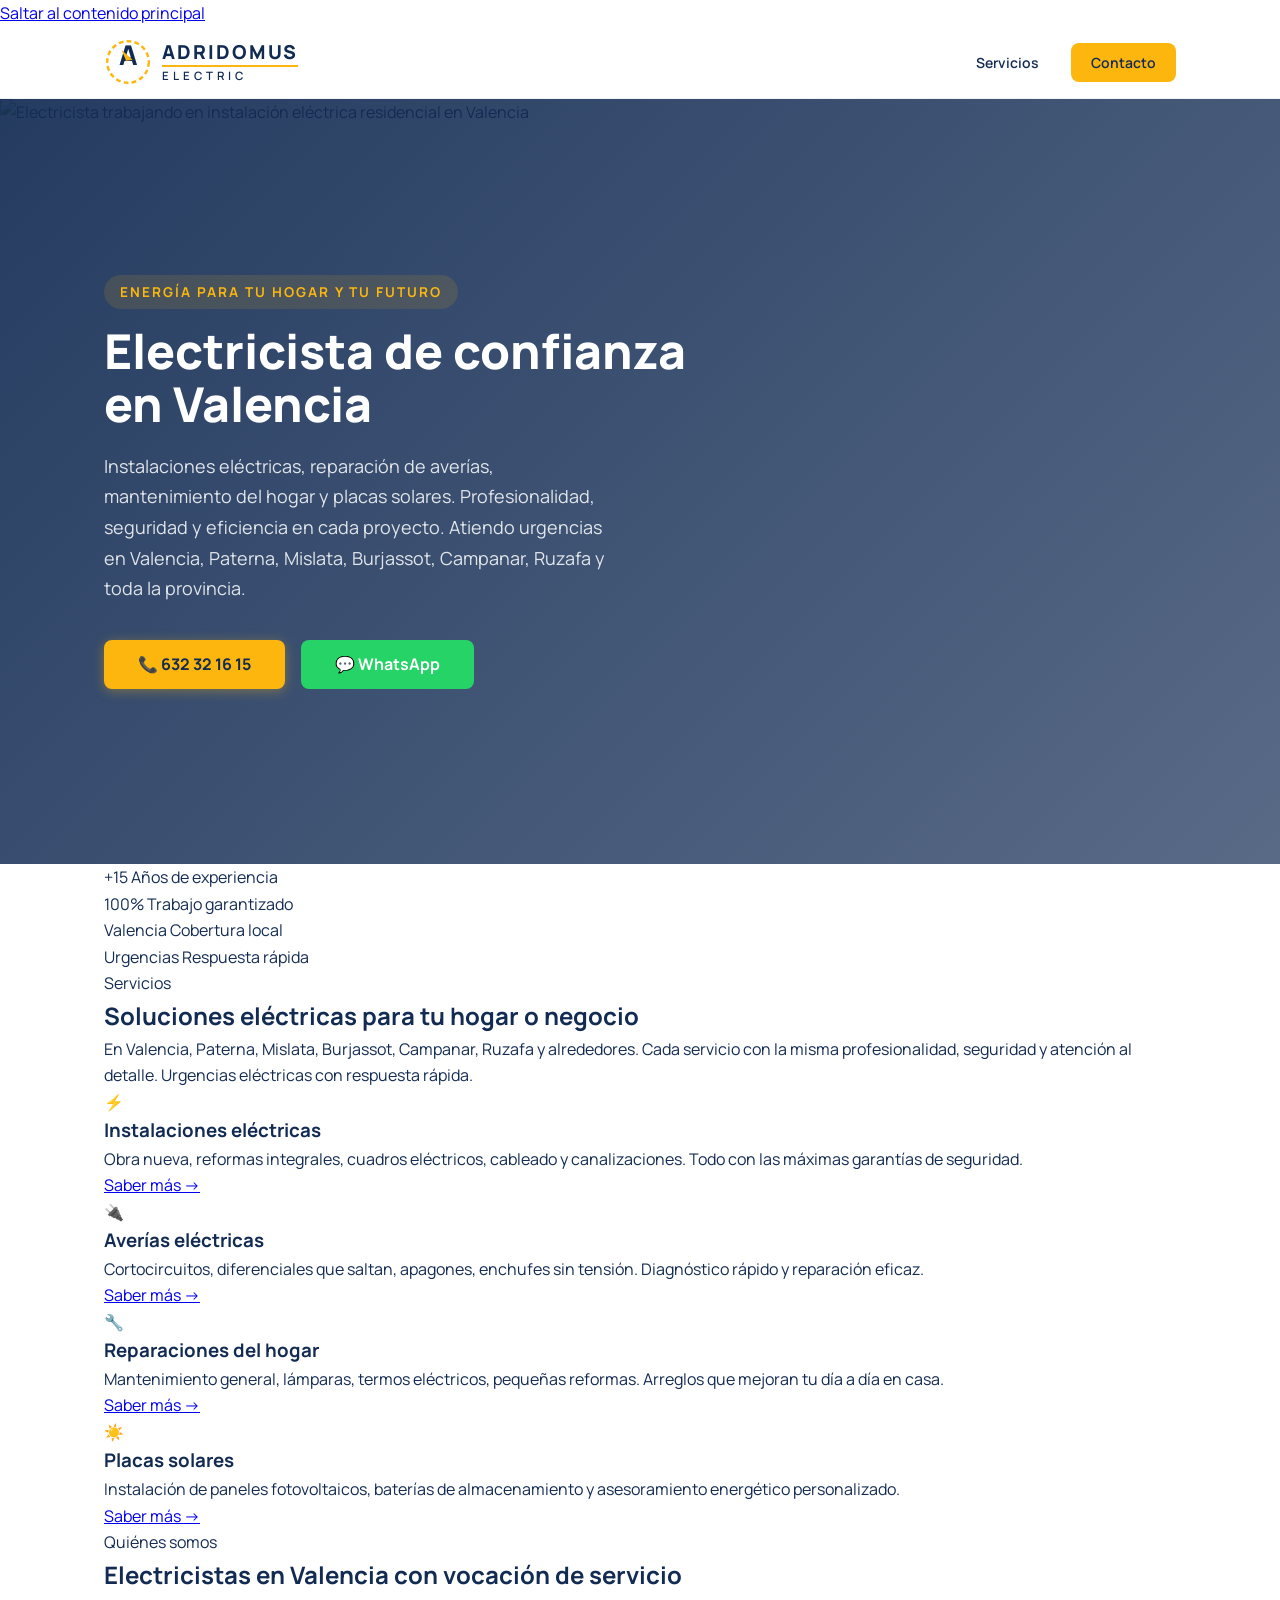
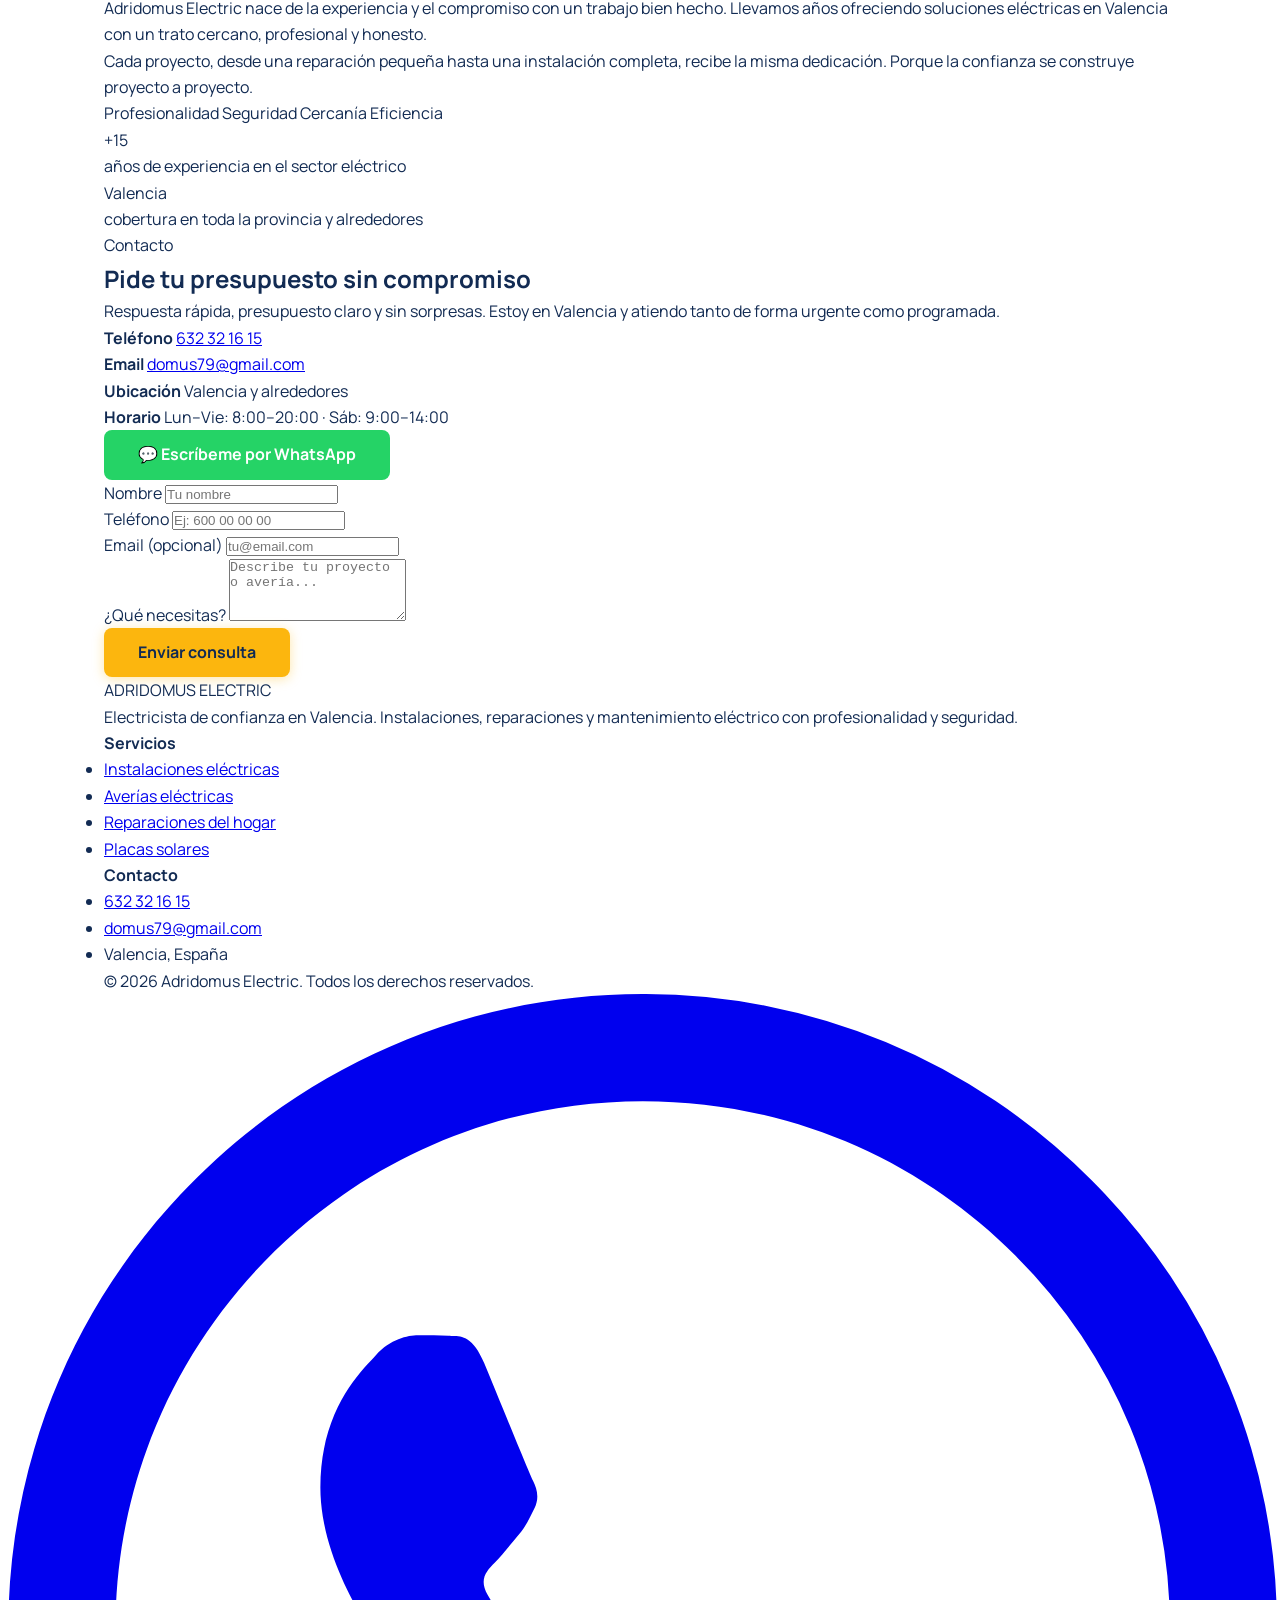
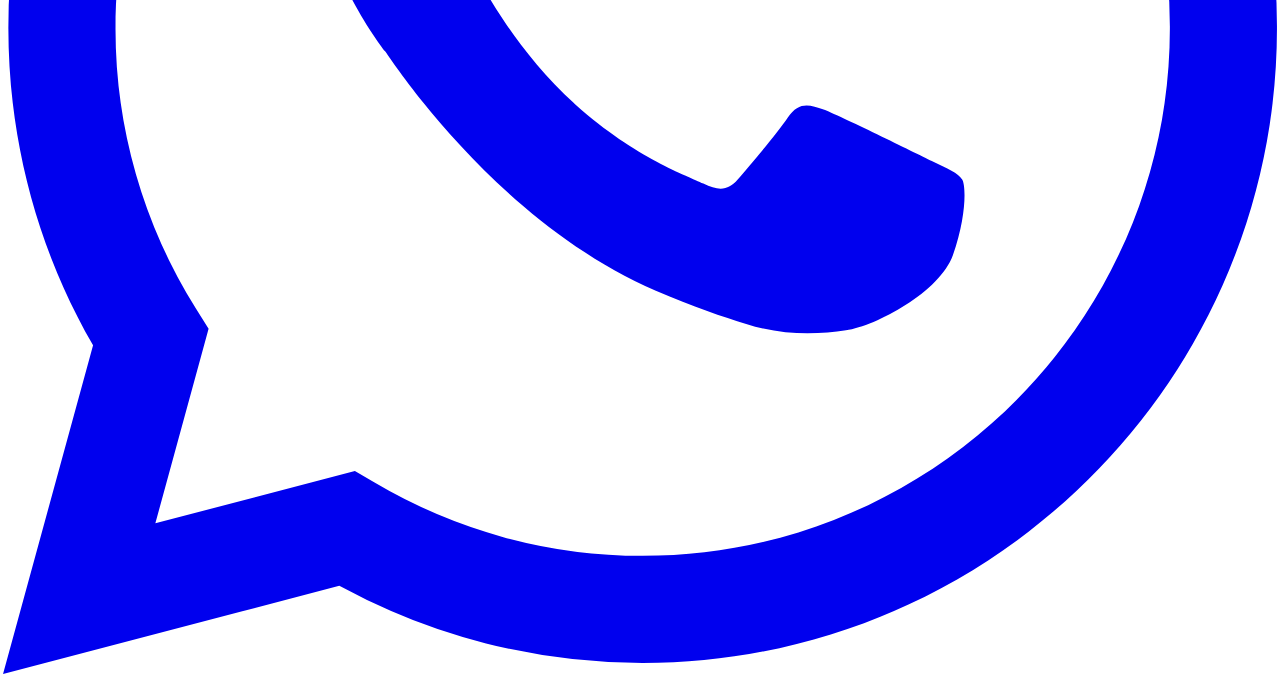
==== commit d1618e3d: "Fix paths for GitHub Pages subpath: add base tag, update service worker" ====
--- a/index.html
+++ b/index.html
@@ -6,6 +6,7 @@
   <title>Adridomus Electric | Electricista en Valencia — Instalaciones y reparaciones eléctricas</title>
   <meta name="description" content="Electricista de confianza en Valencia y alrededores. Instalaciones eléctricas, reparación de averías, mantenimiento del hogar y placas solares. Presupuesto sin compromiso.">
   <meta name="theme-color" content="#122B53">
+  <base href="/adridomus/">
   <link rel="canonical" href="https://adridomuselectric.com">
 
   <link rel="icon" href="data:image/svg+xml,<svg xmlns='http://www.w3.org/2000/svg' viewBox='0 0 60 60'><circle cx='30' cy='30' r='26' fill='%23122B53'/><text x='30' y='34' text-anchor='middle' font-size='34' font-weight='900' fill='%23FCB60E' font-family='Manrope'>A</text></svg>">
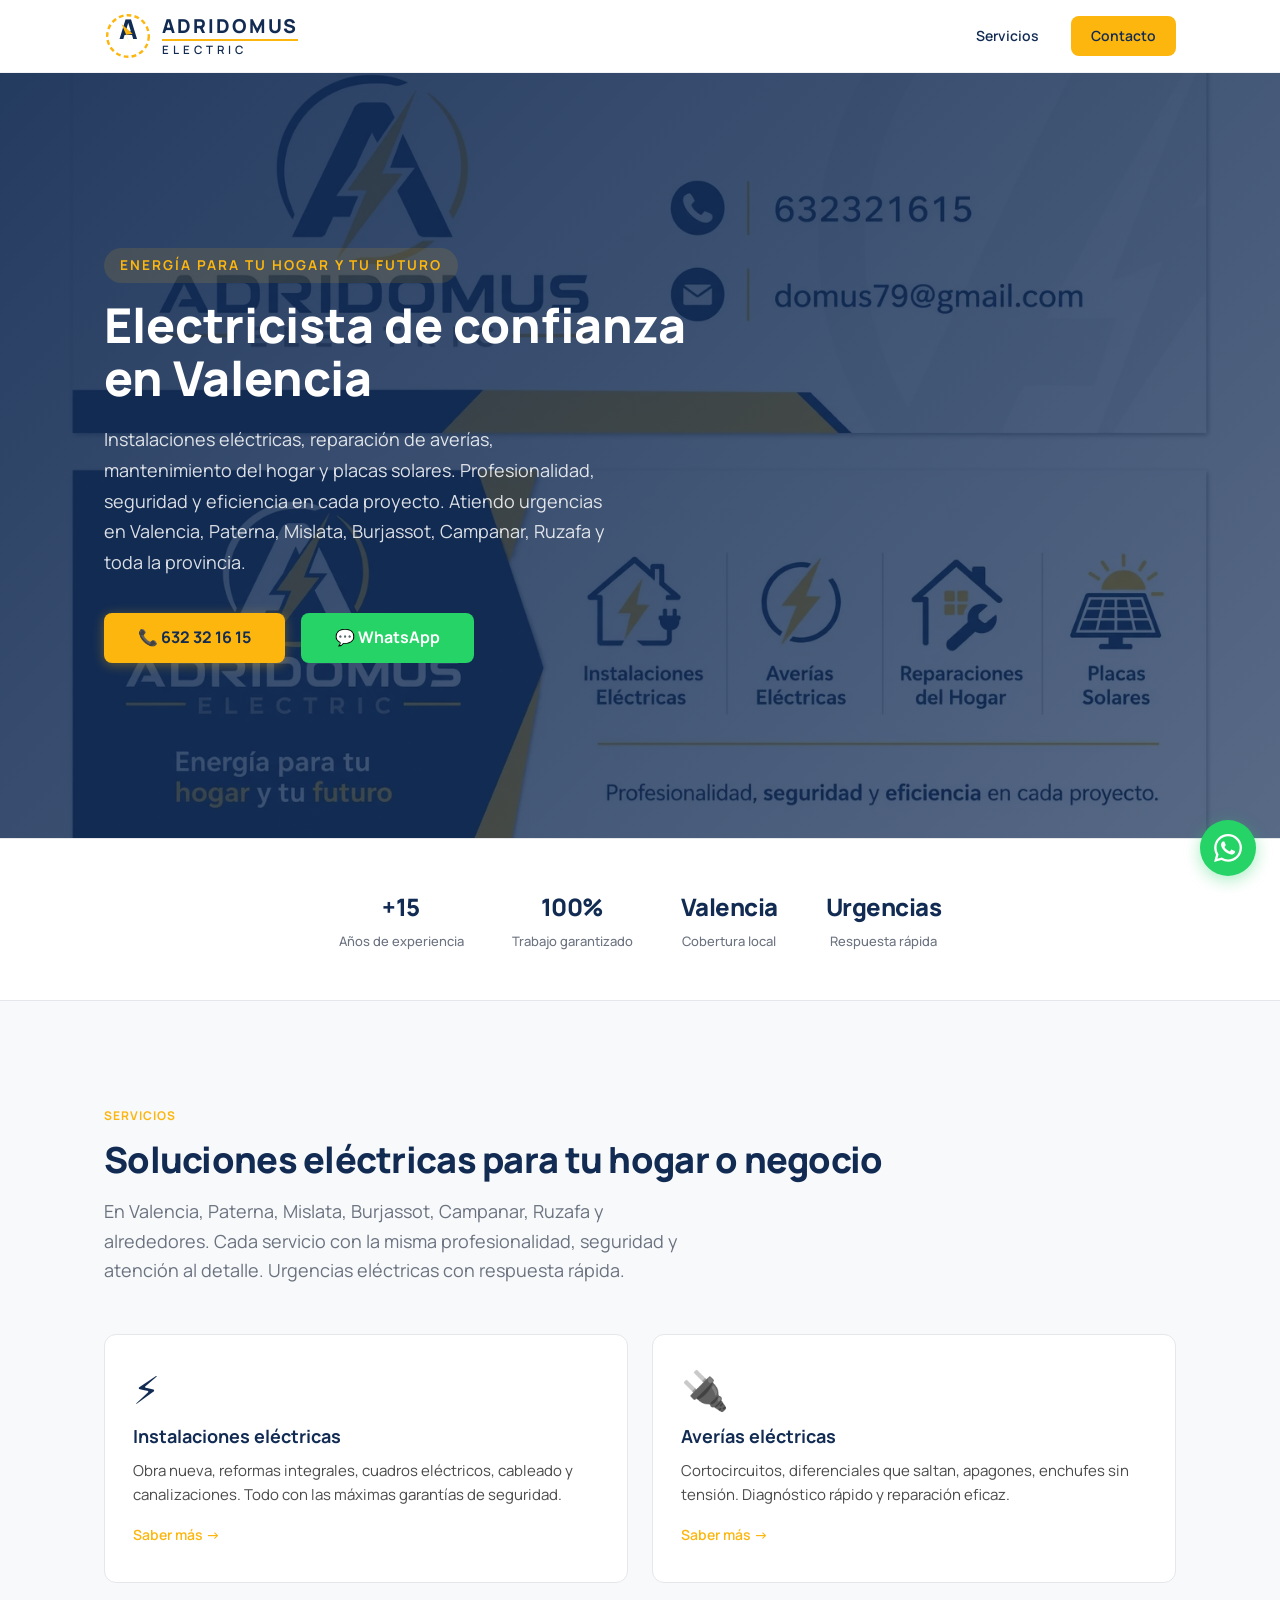
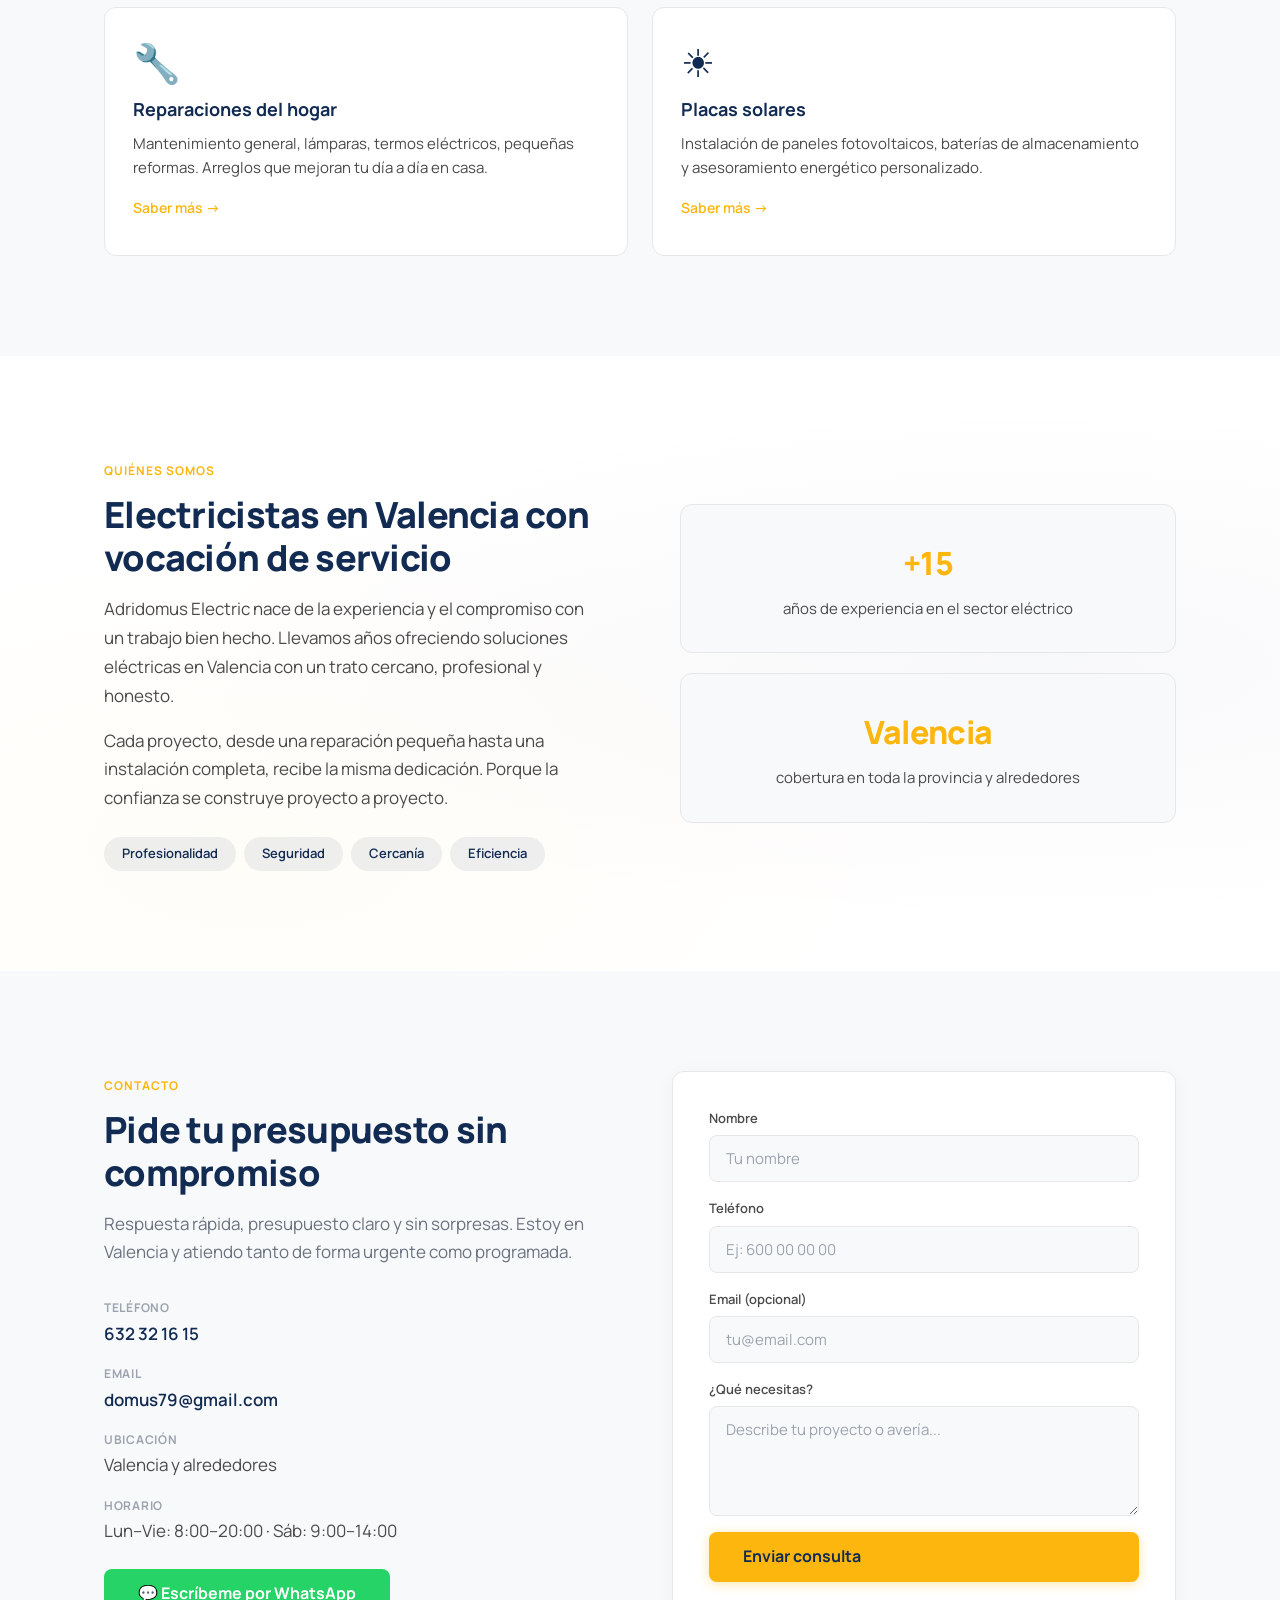
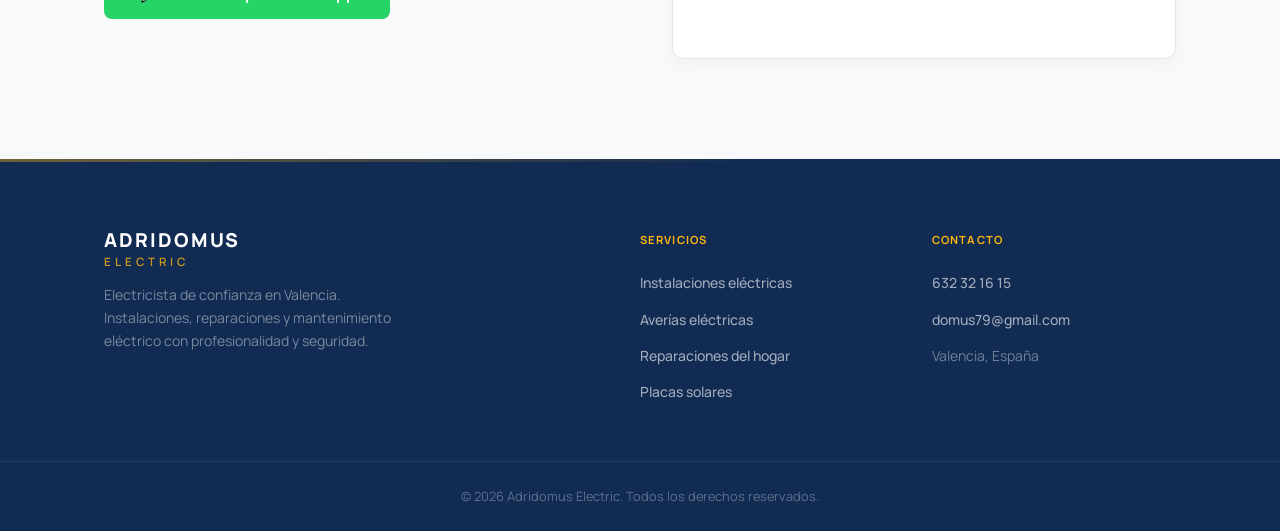
==== commit d63d9d6e: "Remove base tag, use proper relative paths from each file level" ====
--- a/index.html
+++ b/index.html
@@ -6,7 +6,6 @@
   <title>Adridomus Electric | Electricista en Valencia — Instalaciones y reparaciones eléctricas</title>
   <meta name="description" content="Electricista de confianza en Valencia y alrededores. Instalaciones eléctricas, reparación de averías, mantenimiento del hogar y placas solares. Presupuesto sin compromiso.">
   <meta name="theme-color" content="#122B53">
-  <base href="/adridomus/">
   <link rel="canonical" href="https://adridomuselectric.com">
 
   <link rel="icon" href="data:image/svg+xml,<svg xmlns='http://www.w3.org/2000/svg' viewBox='0 0 60 60'><circle cx='30' cy='30' r='26' fill='%23122B53'/><text x='30' y='34' text-anchor='middle' font-size='34' font-weight='900' fill='%23FCB60E' font-family='Manrope'>A</text></svg>">
@@ -117,7 +116,7 @@
 
   <header class="header" role="banner">
     <div class="container">
-      <a href="/" class="logo" aria-label="Adridomus Electric — Ir al inicio">
+      <a href="." class="logo" aria-label="Adridomus Electric — Ir al inicio">
         <svg class="logo-svg" viewBox="0 0 60 60" width="48" height="48" aria-hidden="true" focusable="false">
           <circle cx="30" cy="30" r="26" fill="none" stroke="#FCB60E" stroke-width="3" stroke-dasharray="6 4"/>
           <text x="30" y="34" text-anchor="middle" font-size="34" font-weight="900" fill="#122B53" font-family="Manrope">A</text>
@@ -130,8 +129,8 @@
         </div>
       </a>
       <nav class="nav" id="nav" role="navigation" aria-label="Navegación principal">
-        <a href="/#servicios">Servicios</a>
-        <a href="/#contacto" class="nav-cta">Contacto</a>
+        <a href="#servicios">Servicios</a>
+        <a href="#contacto" class="nav-cta">Contacto</a>
       </nav>
       <button class="menu-toggle" id="menuToggle" aria-label="Abrir menú" aria-expanded="false">
         <span></span><span></span><span></span>
@@ -205,25 +204,25 @@
             <div class="service-icon" aria-hidden="true">⚡</div>
             <h3 class="service-title">Instalaciones eléctricas</h3>
             <p class="service-desc">Obra nueva, reformas integrales, cuadros eléctricos, cableado y canalizaciones. Todo con las máximas garantías de seguridad.</p>
-            <a href="/servicios/instalaciones-electricas/" class="service-link">Saber más →</a>
+            <a href="servicios/instalaciones-electricas/" class="service-link">Saber más →</a>
           </article>
           <article class="service-card">
             <div class="service-icon" aria-hidden="true">🔌</div>
             <h3 class="service-title">Averías eléctricas</h3>
             <p class="service-desc">Cortocircuitos, diferenciales que saltan, apagones, enchufes sin tensión. Diagnóstico rápido y reparación eficaz.</p>
-            <a href="/servicios/averias-electricas/" class="service-link">Saber más →</a>
+            <a href="servicios/averias-electricas/" class="service-link">Saber más →</a>
           </article>
           <article class="service-card">
             <div class="service-icon" aria-hidden="true">🔧</div>
             <h3 class="service-title">Reparaciones del hogar</h3>
             <p class="service-desc">Mantenimiento general, lámparas, termos eléctricos, pequeñas reformas. Arreglos que mejoran tu día a día en casa.</p>
-            <a href="/servicios/reparaciones-hogar/" class="service-link">Saber más →</a>
+            <a href="servicios/reparaciones-hogar/" class="service-link">Saber más →</a>
           </article>
           <article class="service-card">
             <div class="service-icon" aria-hidden="true">☀️</div>
             <h3 class="service-title">Placas solares</h3>
             <p class="service-desc">Instalación de paneles fotovoltaicos, baterías de almacenamiento y asesoramiento energético personalizado.</p>
-            <a href="/servicios/placas-solares/" class="service-link">Saber más →</a>
+            <a href="servicios/placas-solares/" class="service-link">Saber más →</a>
           </article>
         </div>
       </div>
@@ -319,10 +318,10 @@
         <div class="footer-links">
           <h4 class="footer-heading">Servicios</h4>
           <ul>
-            <li><a href="/servicios/instalaciones-electricas/">Instalaciones eléctricas</a></li>
-            <li><a href="/servicios/averias-electricas/">Averías eléctricas</a></li>
-            <li><a href="/servicios/reparaciones-hogar/">Reparaciones del hogar</a></li>
-            <li><a href="/servicios/placas-solares/">Placas solares</a></li>
+            <li><a href="servicios/instalaciones-electricas/">Instalaciones eléctricas</a></li>
+            <li><a href="servicios/averias-electricas/">Averías eléctricas</a></li>
+            <li><a href="servicios/reparaciones-hogar/">Reparaciones del hogar</a></li>
+            <li><a href="servicios/placas-solares/">Placas solares</a></li>
           </ul>
         </div>
         <div class="footer-contact-info">
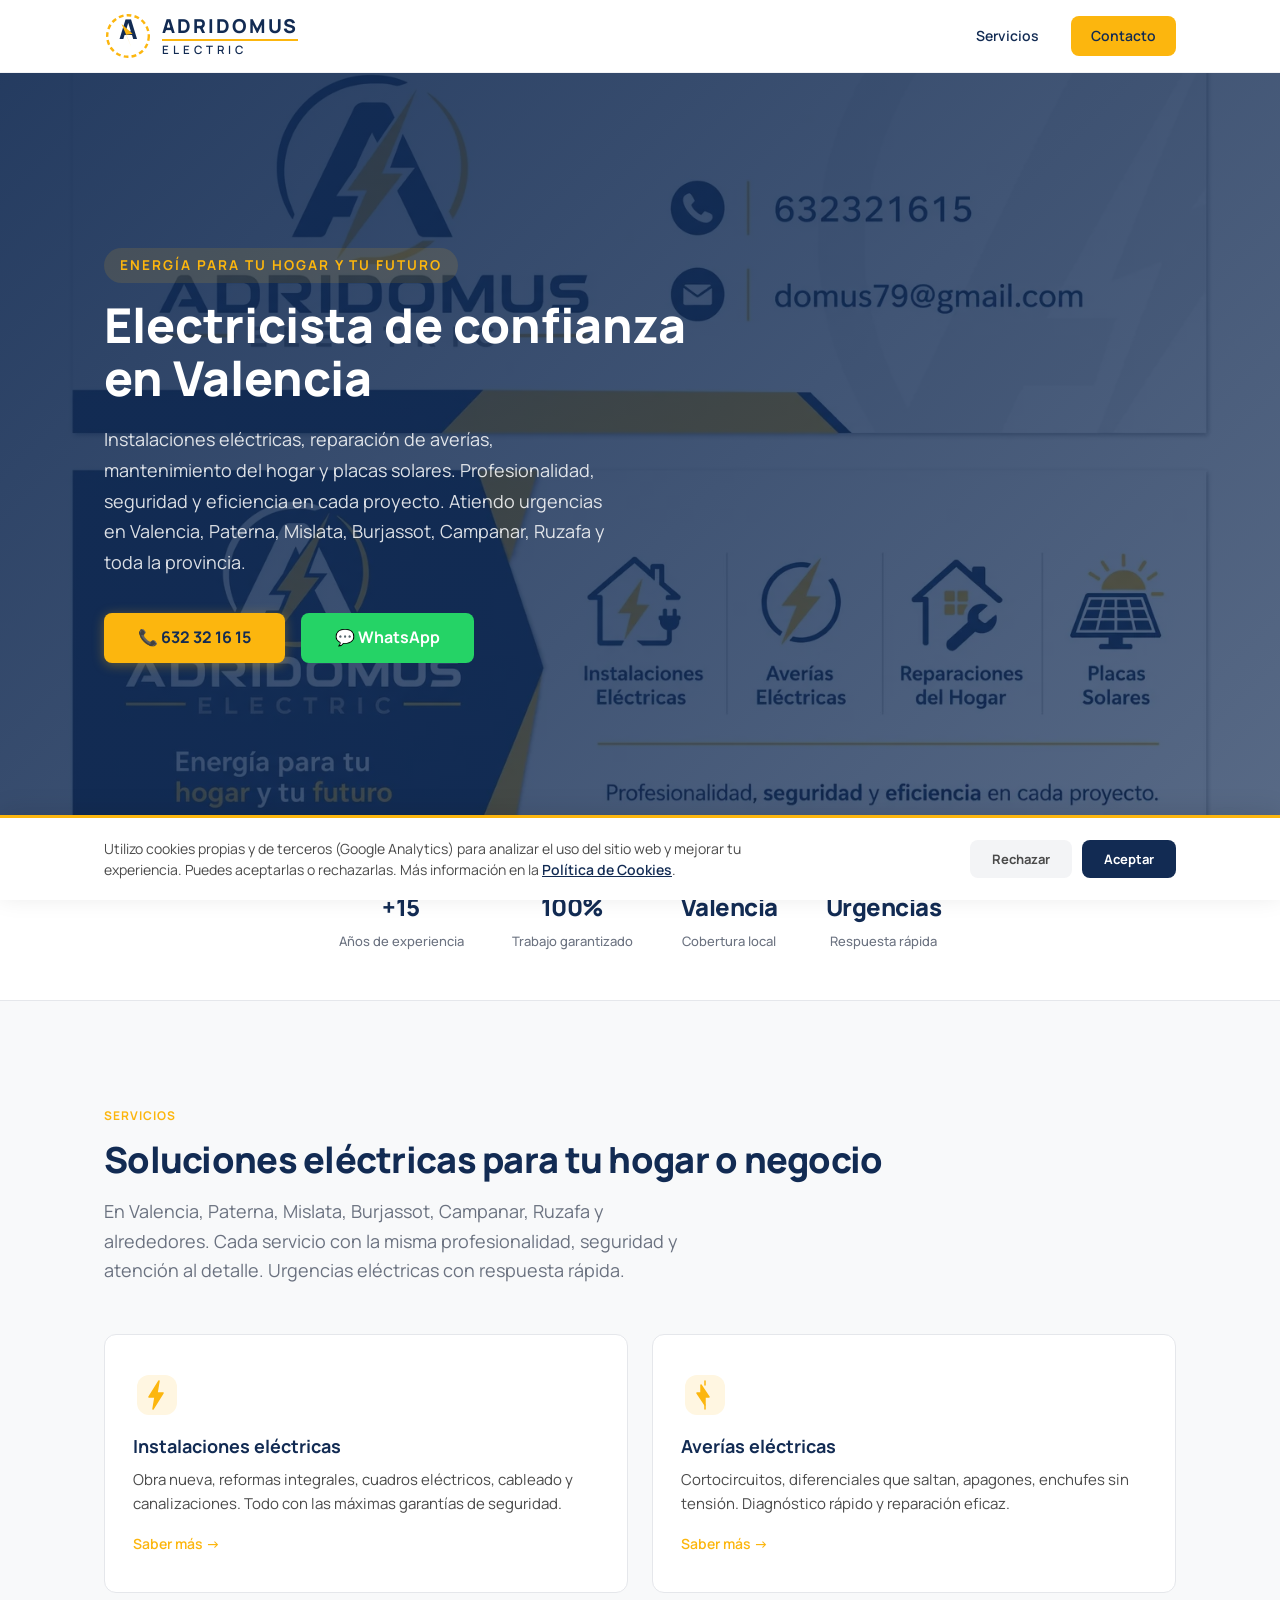
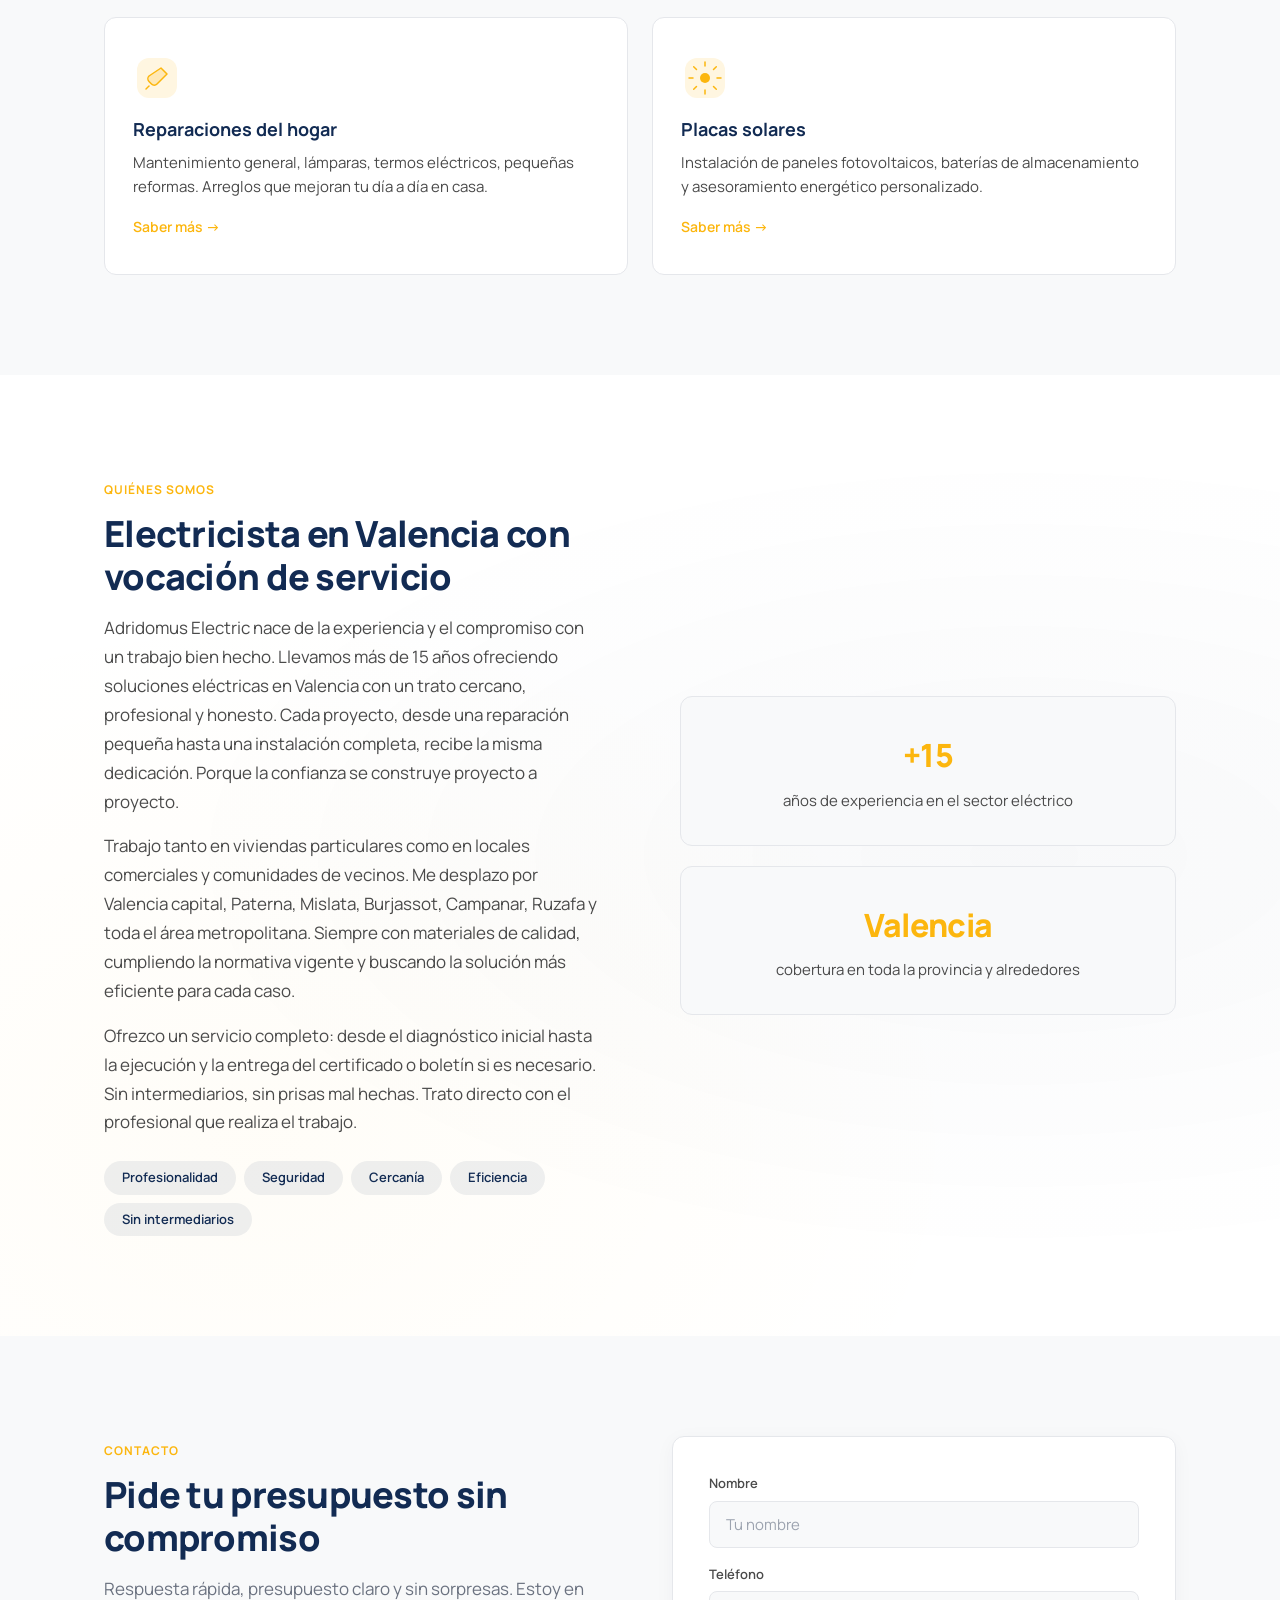
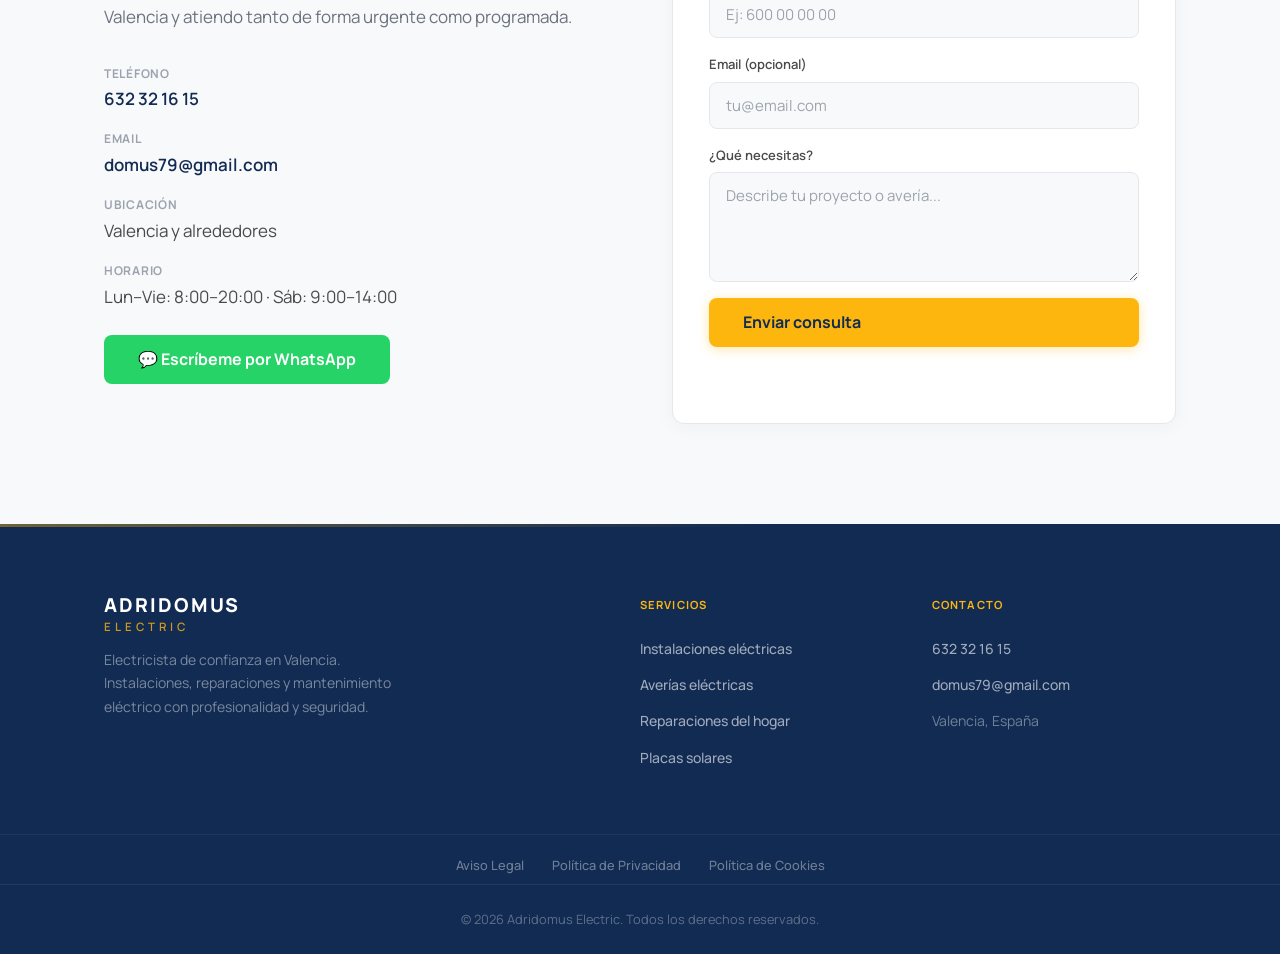
==== commit 8ef9b207: "Mejora SEO integral + contenido legal + cookie consent - Canonical y sitemap apuntan temporalmente a" ====
--- a/index.html
+++ b/index.html
@@ -6,16 +6,19 @@
   <title>Adridomus Electric | Electricista en Valencia — Instalaciones y reparaciones eléctricas</title>
   <meta name="description" content="Electricista de confianza en Valencia y alrededores. Instalaciones eléctricas, reparación de averías, mantenimiento del hogar y placas solares. Presupuesto sin compromiso.">
   <meta name="theme-color" content="#122B53">
-  <link rel="canonical" href="https://adridomuselectric.com">
+  <meta name="google-site-verification" content="PON_AQUI_TU_CODIGO_DE_VERIFICACION" />
+  <link rel="canonical" href="https://adridomus.vercel.app">
+  <link rel="alternate" href="https://adridomus.vercel.app" hreflang="es" />
+  <link rel="alternate" href="https://adridomus.vercel.app" hreflang="x-default" />
 
   <link rel="icon" href="data:image/svg+xml,<svg xmlns='http://www.w3.org/2000/svg' viewBox='0 0 60 60'><circle cx='30' cy='30' r='26' fill='%23122B53'/><text x='30' y='34' text-anchor='middle' font-size='34' font-weight='900' fill='%23FCB60E' font-family='Manrope'>A</text></svg>">
 
   <meta property="og:title" content="Adridomus Electric | Electricista de confianza en Valencia">
   <meta property="og:description" content="Instalaciones eléctricas, reparación de averías, mantenimiento del hogar y placas solares en Valencia. Presupuesto sin compromiso.">
-  <meta property="og:url" content="https://adridomuselectric.com">
+  <meta property="og:url" content="https://adridomus.vercel.app">
   <meta property="og:type" content="website">
   <meta property="og:locale" content="es_ES">
-  <meta property="og:image" content="https://adridomuselectric.com/img/optimized/banner.jpg">
+  <meta property="og:image" content="https://adridomus.vercel.app/img/optimized/banner.jpg">
   <meta property="og:image:width" content="1536">
   <meta property="og:image:height" content="1024">
 
@@ -42,10 +45,10 @@
     "@type": "LocalBusiness",
     "name": "Adridomus Electric",
     "description": "Servicios de electricidad en Valencia: instalaciones, reparaciones, mantenimiento del hogar y placas solares. Profesionalidad, seguridad y eficiencia.",
-    "url": "https://adridomuselectric.com",
+    "url": "https://adridomus.vercel.app",
     "telephone": "+34632321615",
     "email": "domus79@gmail.com",
-    "image": "https://adridomuselectric.com/img/optimized/banner.jpg",
+    "image": "https://adridomus.vercel.app/img/optimized/banner.jpg",
     "priceRange": "€€",
     "foundingDate": "2026",
     "address": {
@@ -75,7 +78,7 @@
             "@type": "Service",
             "name": "Instalaciones eléctricas",
             "description": "Obra nueva, reformas, cuadros eléctricos, cableado y canalizaciones.",
-            "url": "https://adridomuselectric.com/servicios/instalaciones-electricas/"
+            "url": "https://adridomus.vercel.app/servicios/instalaciones-electricas/"
           }
         },
         {
@@ -84,7 +87,7 @@
             "@type": "Service",
             "name": "Reparación de averías eléctricas",
             "description": "Cortocircuitos, diferenciales que saltan, apagones, enchufes sin tensión.",
-            "url": "https://adridomuselectric.com/servicios/averias-electricas/"
+            "url": "https://adridomus.vercel.app/servicios/averias-electricas/"
           }
         },
         {
@@ -93,7 +96,7 @@
             "@type": "Service",
             "name": "Mantenimiento y reparaciones del hogar",
             "description": "Mantenimiento general, lámparas, termos eléctricos y pequeñas reformas.",
-            "url": "https://adridomuselectric.com/servicios/reparaciones-hogar/"
+            "url": "https://adridomus.vercel.app/servicios/reparaciones-hogar/"
           }
         },
         {
@@ -102,7 +105,7 @@
             "@type": "Service",
             "name": "Instalación de placas solares",
             "description": "Paneles fotovoltaicos, baterías y asesoramiento energético.",
-            "url": "https://adridomuselectric.com/servicios/placas-solares/"
+            "url": "https://adridomus.vercel.app/servicios/placas-solares/"
           }
         }
       ]
@@ -201,25 +204,48 @@
         </div>
         <div class="services-grid">
           <article class="service-card">
-            <div class="service-icon" aria-hidden="true">⚡</div>
+            <div class="service-icon" aria-hidden="true">
+              <svg viewBox="0 0 48 48" fill="none" xmlns="http://www.w3.org/2000/svg" width="48" height="48">
+                <rect x="4" y="4" width="40" height="40" rx="12" fill="#FCB60E" fill-opacity="0.12"/>
+                <path d="M26 10L16 26h6l-2 12 10-16h-6l2-12z" fill="#FCB60E" stroke="#FCB60E" stroke-width="1.5" stroke-linejoin="round"/>
+              </svg>
+            </div>
             <h3 class="service-title">Instalaciones eléctricas</h3>
             <p class="service-desc">Obra nueva, reformas integrales, cuadros eléctricos, cableado y canalizaciones. Todo con las máximas garantías de seguridad.</p>
             <a href="servicios/instalaciones-electricas/" class="service-link">Saber más →</a>
           </article>
           <article class="service-card">
-            <div class="service-icon" aria-hidden="true">🔌</div>
+            <div class="service-icon" aria-hidden="true">
+              <svg viewBox="0 0 48 48" fill="none" xmlns="http://www.w3.org/2000/svg" width="48" height="48">
+                <rect x="4" y="4" width="40" height="40" rx="12" fill="#FCB60E" fill-opacity="0.12"/>
+                <path d="M20 14v8h-4l8 12v-8h4l-8-12z" fill="#FCB60E" stroke="#FCB60E" stroke-width="1.5" stroke-linejoin="round"/>
+                <path d="M24 10v4M24 34v4" stroke="#FCB60E" stroke-width="1.5" stroke-linecap="round"/>
+              </svg>
+            </div>
             <h3 class="service-title">Averías eléctricas</h3>
             <p class="service-desc">Cortocircuitos, diferenciales que saltan, apagones, enchufes sin tensión. Diagnóstico rápido y reparación eficaz.</p>
             <a href="servicios/averias-electricas/" class="service-link">Saber más →</a>
           </article>
           <article class="service-card">
-            <div class="service-icon" aria-hidden="true">🔧</div>
+            <div class="service-icon" aria-hidden="true">
+              <svg viewBox="0 0 48 48" fill="none" xmlns="http://www.w3.org/2000/svg" width="48" height="48">
+                <rect x="4" y="4" width="40" height="40" rx="12" fill="#FCB60E" fill-opacity="0.12"/>
+                <path d="M28 14l6 6-10 10c-1.5 1.5-4 1.5-5.5 0l-2.5-2.5c-1.5-1.5-1.5-4 0-5.5L28 14z" fill="#FCB60E" fill-opacity="0.2" stroke="#FCB60E" stroke-width="1.5" stroke-linejoin="round"/>
+                <path d="M16 32l-3 3" stroke="#FCB60E" stroke-width="1.5" stroke-linecap="round"/>
+              </svg>
+            </div>
             <h3 class="service-title">Reparaciones del hogar</h3>
             <p class="service-desc">Mantenimiento general, lámparas, termos eléctricos, pequeñas reformas. Arreglos que mejoran tu día a día en casa.</p>
             <a href="servicios/reparaciones-hogar/" class="service-link">Saber más →</a>
           </article>
           <article class="service-card">
-            <div class="service-icon" aria-hidden="true">☀️</div>
+            <div class="service-icon" aria-hidden="true">
+              <svg viewBox="0 0 48 48" fill="none" xmlns="http://www.w3.org/2000/svg" width="48" height="48">
+                <rect x="4" y="4" width="40" height="40" rx="12" fill="#FCB60E" fill-opacity="0.12"/>
+                <circle cx="24" cy="24" r="5" fill="#FCB60E"/>
+                <path d="M24 8v4M24 36v4M8 24h4M36 24h4M12.7 12.7l2.8 2.8M32.5 32.5l2.8 2.8M12.7 35.3l2.8-2.8M32.5 15.5l2.8-2.8" stroke="#FCB60E" stroke-width="1.5" stroke-linecap="round"/>
+              </svg>
+            </div>
             <h3 class="service-title">Placas solares</h3>
             <p class="service-desc">Instalación de paneles fotovoltaicos, baterías de almacenamiento y asesoramiento energético personalizado.</p>
             <a href="servicios/placas-solares/" class="service-link">Saber más →</a>
@@ -232,14 +258,18 @@
       <div class="container about-inner">
         <div class="about-content">
           <span class="section-tag">Quiénes somos</span>
-          <h2 class="section-title" id="about-title">Electricistas en Valencia con vocación de servicio</h2>
-          <p class="about-text">Adridomus Electric nace de la experiencia y el compromiso con un trabajo bien hecho. Llevamos años ofreciendo soluciones eléctricas en Valencia con un trato cercano, profesional y honesto.</p>
-          <p class="about-text">Cada proyecto, desde una reparación pequeña hasta una instalación completa, recibe la misma dedicación. Porque la confianza se construye proyecto a proyecto.</p>
+          <h2 class="section-title" id="about-title">Electricista en Valencia con vocación de servicio</h2>
+          <!-- BORRADOR: El cliente debe confirmar/editar los datos personales (nombre, años exactos, certificaciones) -->
+          <p class="about-text">Adridomus Electric nace de la experiencia y el compromiso con un trabajo bien hecho. Llevamos más de 15 años ofreciendo soluciones eléctricas en Valencia con un trato cercano, profesional y honesto. Cada proyecto, desde una reparación pequeña hasta una instalación completa, recibe la misma dedicación. Porque la confianza se construye proyecto a proyecto.</p>
+          <p class="about-text">Trabajo tanto en viviendas particulares como en locales comerciales y comunidades de vecinos. Me desplazo por Valencia capital, Paterna, Mislata, Burjassot, Campanar, Ruzafa y toda el área metropolitana. Siempre con materiales de calidad, cumpliendo la normativa vigente y buscando la solución más eficiente para cada caso.</p>
+          <p class="about-text">Ofrezco un servicio completo: desde el diagnóstico inicial hasta la ejecución y la entrega del certificado o boletín si es necesario. Sin intermediarios, sin prisas mal hechas. Trato directo con el profesional que realiza el trabajo.</p>
+          <!-- FIN BORRADOR -->
           <div class="about-values">
             <span class="value-tag">Profesionalidad</span>
             <span class="value-tag">Seguridad</span>
             <span class="value-tag">Cercanía</span>
             <span class="value-tag">Eficiencia</span>
+            <span class="value-tag">Sin intermediarios</span>
           </div>
         </div>
         <div class="about-highlight">
@@ -334,12 +364,28 @@
         </div>
       </div>
     </div>
+    <div class="footer-legal">
+      <a href="legal/aviso-legal/">Aviso Legal</a>
+      <a href="legal/politica-privacidad/">Política de Privacidad</a>
+      <a href="legal/politica-cookies/">Política de Cookies</a>
+    </div>
     <div class="footer-bottom">
       <div class="container">
         <p>&copy; 2026 Adridomus Electric. Todos los derechos reservados.</p>
       </div>
     </div>
   </footer>
+
+  <!-- Cookie Consent Banner -->
+  <div class="cookie-banner" id="cookieBanner" role="dialog" aria-label="Aviso de cookies">
+    <div class="container">
+      <p>Utilizo cookies propias y de terceros (Google Analytics) para analizar el uso del sitio web y mejorar tu experiencia. Puedes aceptarlas o rechazarlas. Más información en la <a href="legal/politica-cookies/">Política de Cookies</a>.</p>
+      <div class="cookie-banner-actions">
+        <button class="cookie-btn cookie-btn-reject" id="cookieReject" aria-label="Rechazar cookies">Rechazar</button>
+        <button class="cookie-btn cookie-btn-accept" id="cookieAccept" aria-label="Aceptar cookies">Aceptar</button>
+      </div>
+    </div>
+  </div>
 
   <a href="https://wa.me/34632321615" target="_blank" rel="noopener" class="whatsapp-float" aria-label="Abrir WhatsApp">
     <svg viewBox="0 0 24 24" fill="currentColor"><path d="M17.472 14.382c-.297-.149-1.758-.867-2.03-.967-.273-.099-.471-.148-.67.15-.197.297-.767.966-.94 1.164-.173.199-.347.223-.644.075-.297-.15-1.255-.463-2.39-1.475-.883-.788-1.48-1.761-1.653-2.059-.173-.297-.018-.458.13-.606.134-.133.298-.347.446-.52.149-.174.198-.298.298-.497.099-.198.05-.371-.025-.52-.075-.149-.669-1.612-.916-2.207-.242-.579-.487-.5-.669-.51-.173-.008-.371-.01-.57-.01-.198 0-.52.074-.792.372-.272.297-1.04 1.016-1.04 2.479 0 1.462 1.065 2.875 1.213 3.074.149.198 2.096 3.2 5.077 4.487.709.306 1.262.489 1.694.625.712.227 1.36.195 1.871.118.571-.085 1.758-.719 2.006-1.413.248-.694.248-1.289.173-1.413-.074-.124-.272-.198-.57-.347m-5.421 7.403h-.004a9.87 9.87 0 01-5.031-1.378l-.361-.214-3.741.982.998-3.648-.235-.374a9.86 9.86 0 01-1.51-5.26c.001-5.45 4.436-9.884 9.888-9.884 2.64 0 5.122 1.03 6.988 2.898a9.825 9.825 0 012.893 6.994c-.003 5.45-4.437 9.884-9.885 9.884m8.413-18.297A11.815 11.815 0 0012.05 0C5.495 0 .16 5.335.157 11.892c0 2.096.547 4.142 1.588 5.945L.057 24l6.305-1.654a11.882 11.882 0 005.683 1.448h.005c6.554 0 11.89-5.335 11.893-11.893a11.821 11.821 0 00-3.48-8.413z"/></svg>
--- a/style.css
+++ b/style.css
@@ -267,10 +267,15 @@
 }
 
 .service-icon {
-  font-size: 2.4rem;
   display: block;
   margin-bottom: 16px;
   line-height: 1;
+}
+
+.service-icon svg {
+  display: block;
+  width: 48px;
+  height: 48px;
 }
 
 .service-title {
@@ -644,6 +649,105 @@
 .whatsapp-float svg {
   width: 28px;
   height: 28px;
+}
+
+/* Footer legal links */
+.footer-legal {
+  display: flex;
+  justify-content: center;
+  gap: 28px;
+  padding: 20px 0 8px;
+  flex-wrap: wrap;
+  border-top: 1px solid rgba(255, 255, 255, 0.06);
+  margin-top: 8px;
+}
+
+.footer-legal a {
+  font-size: 0.8rem;
+  font-weight: 500;
+  color: rgba(255, 255, 255, 0.4);
+  text-decoration: none;
+  transition: color 0.2s;
+}
+
+.footer-legal a:hover {
+  color: var(--color-accent);
+}
+
+/* Cookie Consent Banner */
+.cookie-banner {
+  position: fixed;
+  bottom: 0;
+  left: 0;
+  right: 0;
+  z-index: 200;
+  background: #fff;
+  border-top: 3px solid var(--color-accent);
+  box-shadow: 0 -4px 24px rgba(0, 0, 0, 0.1);
+  padding: 20px 24px;
+  transform: translateY(100%);
+  transition: transform 0.4s ease;
+}
+
+.cookie-banner.show {
+  transform: translateY(0);
+}
+
+.cookie-banner .container {
+  display: flex;
+  align-items: center;
+  justify-content: space-between;
+  gap: 24px;
+  flex-wrap: wrap;
+}
+
+.cookie-banner p {
+  font-size: 0.875rem;
+  color: var(--color-gray-700);
+  line-height: 1.5;
+  margin: 0;
+  max-width: 680px;
+}
+
+.cookie-banner p a {
+  color: var(--color-primary);
+  font-weight: 600;
+  text-decoration: underline;
+}
+
+.cookie-banner-actions {
+  display: flex;
+  gap: 10px;
+  flex-shrink: 0;
+}
+
+.cookie-btn {
+  padding: 10px 22px;
+  border-radius: var(--radius-sm);
+  font-size: 0.8125rem;
+  font-weight: 700;
+  border: none;
+  cursor: pointer;
+  font-family: inherit;
+  transition: all 0.2s;
+}
+
+.cookie-btn-accept {
+  background: var(--color-primary);
+  color: #fff;
+}
+
+.cookie-btn-accept:hover {
+  background: var(--color-primary-light);
+}
+
+.cookie-btn-reject {
+  background: var(--color-gray-100);
+  color: var(--color-gray-700);
+}
+
+.cookie-btn-reject:hover {
+  background: var(--color-gray-200);
 }
 
 /* Responsive */
--- a/style.css
+++ b/style.css
@@ -267,10 +267,15 @@
 }
 
 .service-icon {
-  font-size: 2.4rem;
   display: block;
   margin-bottom: 16px;
   line-height: 1;
+}
+
+.service-icon svg {
+  display: block;
+  width: 48px;
+  height: 48px;
 }
 
 .service-title {
@@ -644,6 +649,105 @@
 .whatsapp-float svg {
   width: 28px;
   height: 28px;
+}
+
+/* Footer legal links */
+.footer-legal {
+  display: flex;
+  justify-content: center;
+  gap: 28px;
+  padding: 20px 0 8px;
+  flex-wrap: wrap;
+  border-top: 1px solid rgba(255, 255, 255, 0.06);
+  margin-top: 8px;
+}
+
+.footer-legal a {
+  font-size: 0.8rem;
+  font-weight: 500;
+  color: rgba(255, 255, 255, 0.4);
+  text-decoration: none;
+  transition: color 0.2s;
+}
+
+.footer-legal a:hover {
+  color: var(--color-accent);
+}
+
+/* Cookie Consent Banner */
+.cookie-banner {
+  position: fixed;
+  bottom: 0;
+  left: 0;
+  right: 0;
+  z-index: 200;
+  background: #fff;
+  border-top: 3px solid var(--color-accent);
+  box-shadow: 0 -4px 24px rgba(0, 0, 0, 0.1);
+  padding: 20px 24px;
+  transform: translateY(100%);
+  transition: transform 0.4s ease;
+}
+
+.cookie-banner.show {
+  transform: translateY(0);
+}
+
+.cookie-banner .container {
+  display: flex;
+  align-items: center;
+  justify-content: space-between;
+  gap: 24px;
+  flex-wrap: wrap;
+}
+
+.cookie-banner p {
+  font-size: 0.875rem;
+  color: var(--color-gray-700);
+  line-height: 1.5;
+  margin: 0;
+  max-width: 680px;
+}
+
+.cookie-banner p a {
+  color: var(--color-primary);
+  font-weight: 600;
+  text-decoration: underline;
+}
+
+.cookie-banner-actions {
+  display: flex;
+  gap: 10px;
+  flex-shrink: 0;
+}
+
+.cookie-btn {
+  padding: 10px 22px;
+  border-radius: var(--radius-sm);
+  font-size: 0.8125rem;
+  font-weight: 700;
+  border: none;
+  cursor: pointer;
+  font-family: inherit;
+  transition: all 0.2s;
+}
+
+.cookie-btn-accept {
+  background: var(--color-primary);
+  color: #fff;
+}
+
+.cookie-btn-accept:hover {
+  background: var(--color-primary-light);
+}
+
+.cookie-btn-reject {
+  background: var(--color-gray-100);
+  color: var(--color-gray-700);
+}
+
+.cookie-btn-reject:hover {
+  background: var(--color-gray-200);
 }
 
 /* Responsive */
--- a/style.css
+++ b/style.css
@@ -267,10 +267,15 @@
 }
 
 .service-icon {
-  font-size: 2.4rem;
   display: block;
   margin-bottom: 16px;
   line-height: 1;
+}
+
+.service-icon svg {
+  display: block;
+  width: 48px;
+  height: 48px;
 }
 
 .service-title {
@@ -644,6 +649,105 @@
 .whatsapp-float svg {
   width: 28px;
   height: 28px;
+}
+
+/* Footer legal links */
+.footer-legal {
+  display: flex;
+  justify-content: center;
+  gap: 28px;
+  padding: 20px 0 8px;
+  flex-wrap: wrap;
+  border-top: 1px solid rgba(255, 255, 255, 0.06);
+  margin-top: 8px;
+}
+
+.footer-legal a {
+  font-size: 0.8rem;
+  font-weight: 500;
+  color: rgba(255, 255, 255, 0.4);
+  text-decoration: none;
+  transition: color 0.2s;
+}
+
+.footer-legal a:hover {
+  color: var(--color-accent);
+}
+
+/* Cookie Consent Banner */
+.cookie-banner {
+  position: fixed;
+  bottom: 0;
+  left: 0;
+  right: 0;
+  z-index: 200;
+  background: #fff;
+  border-top: 3px solid var(--color-accent);
+  box-shadow: 0 -4px 24px rgba(0, 0, 0, 0.1);
+  padding: 20px 24px;
+  transform: translateY(100%);
+  transition: transform 0.4s ease;
+}
+
+.cookie-banner.show {
+  transform: translateY(0);
+}
+
+.cookie-banner .container {
+  display: flex;
+  align-items: center;
+  justify-content: space-between;
+  gap: 24px;
+  flex-wrap: wrap;
+}
+
+.cookie-banner p {
+  font-size: 0.875rem;
+  color: var(--color-gray-700);
+  line-height: 1.5;
+  margin: 0;
+  max-width: 680px;
+}
+
+.cookie-banner p a {
+  color: var(--color-primary);
+  font-weight: 600;
+  text-decoration: underline;
+}
+
+.cookie-banner-actions {
+  display: flex;
+  gap: 10px;
+  flex-shrink: 0;
+}
+
+.cookie-btn {
+  padding: 10px 22px;
+  border-radius: var(--radius-sm);
+  font-size: 0.8125rem;
+  font-weight: 700;
+  border: none;
+  cursor: pointer;
+  font-family: inherit;
+  transition: all 0.2s;
+}
+
+.cookie-btn-accept {
+  background: var(--color-primary);
+  color: #fff;
+}
+
+.cookie-btn-accept:hover {
+  background: var(--color-primary-light);
+}
+
+.cookie-btn-reject {
+  background: var(--color-gray-100);
+  color: var(--color-gray-700);
+}
+
+.cookie-btn-reject:hover {
+  background: var(--color-gray-200);
 }
 
 /* Responsive */
